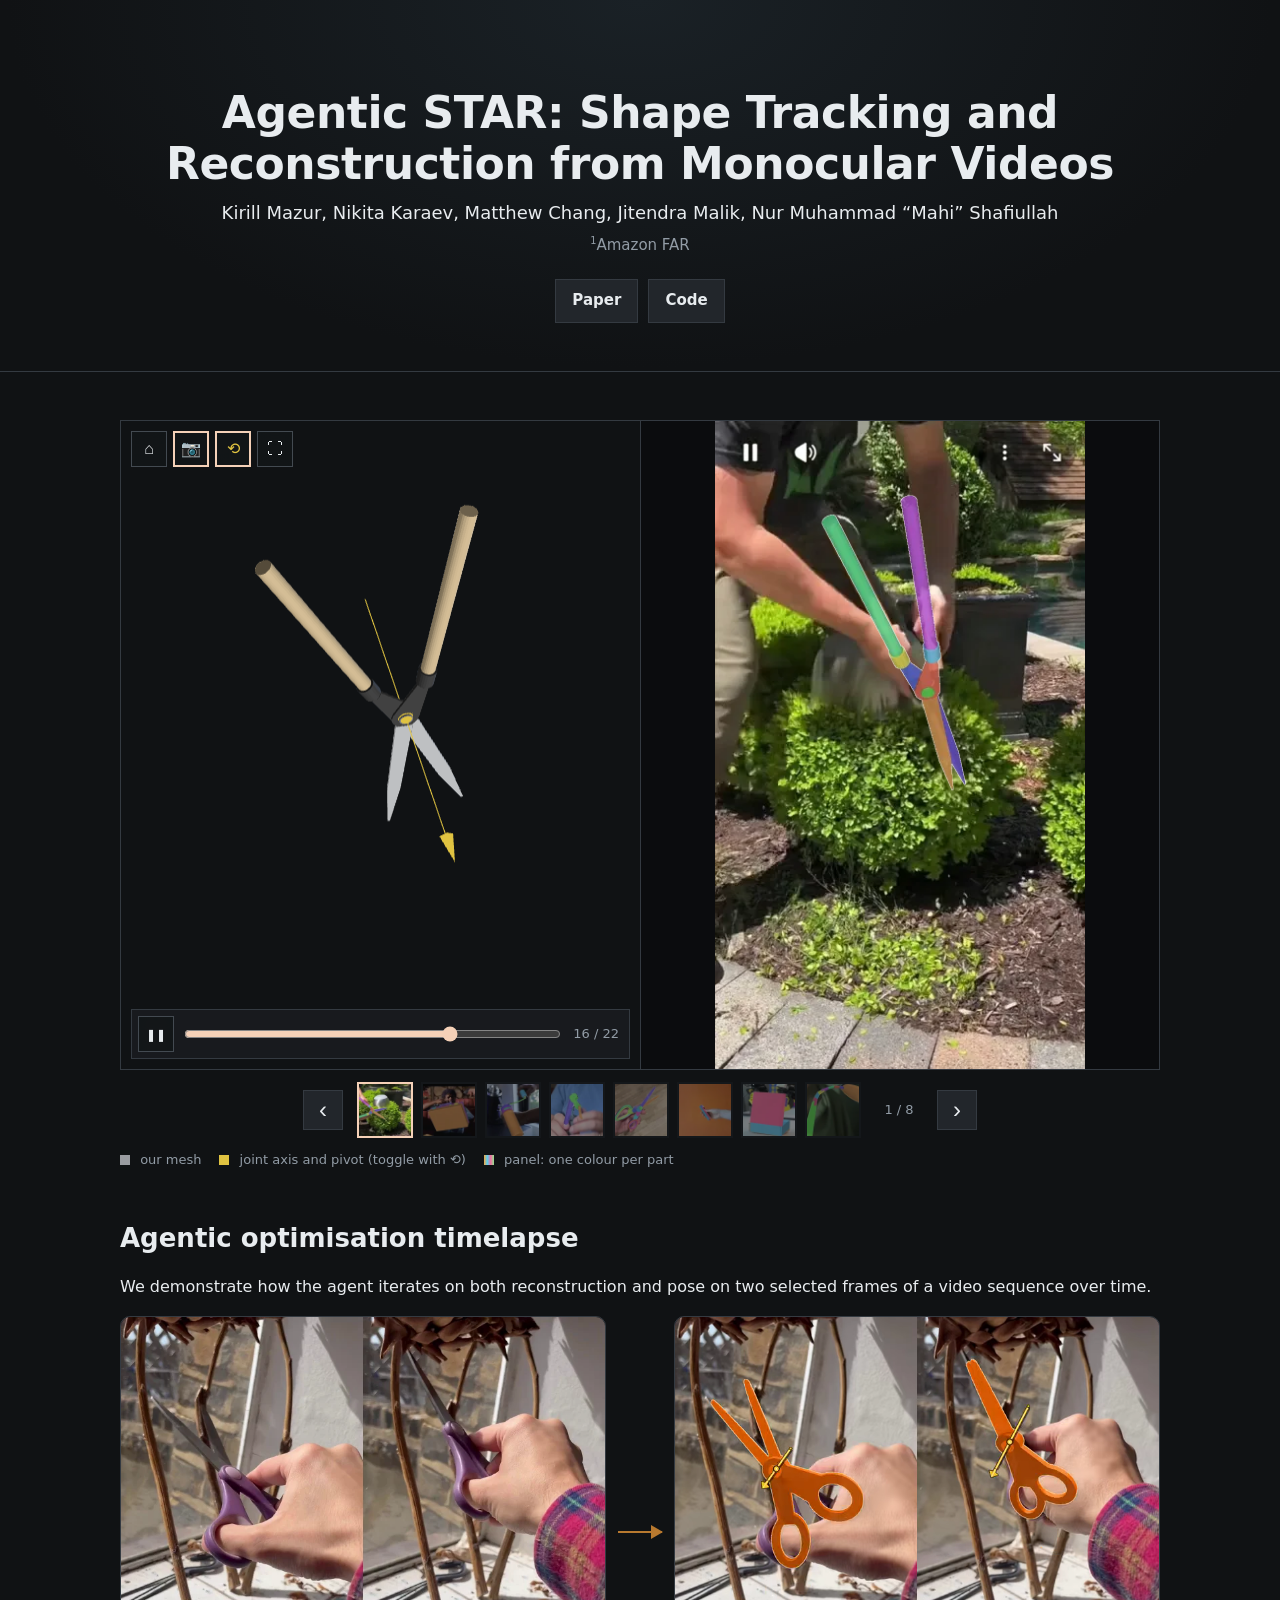
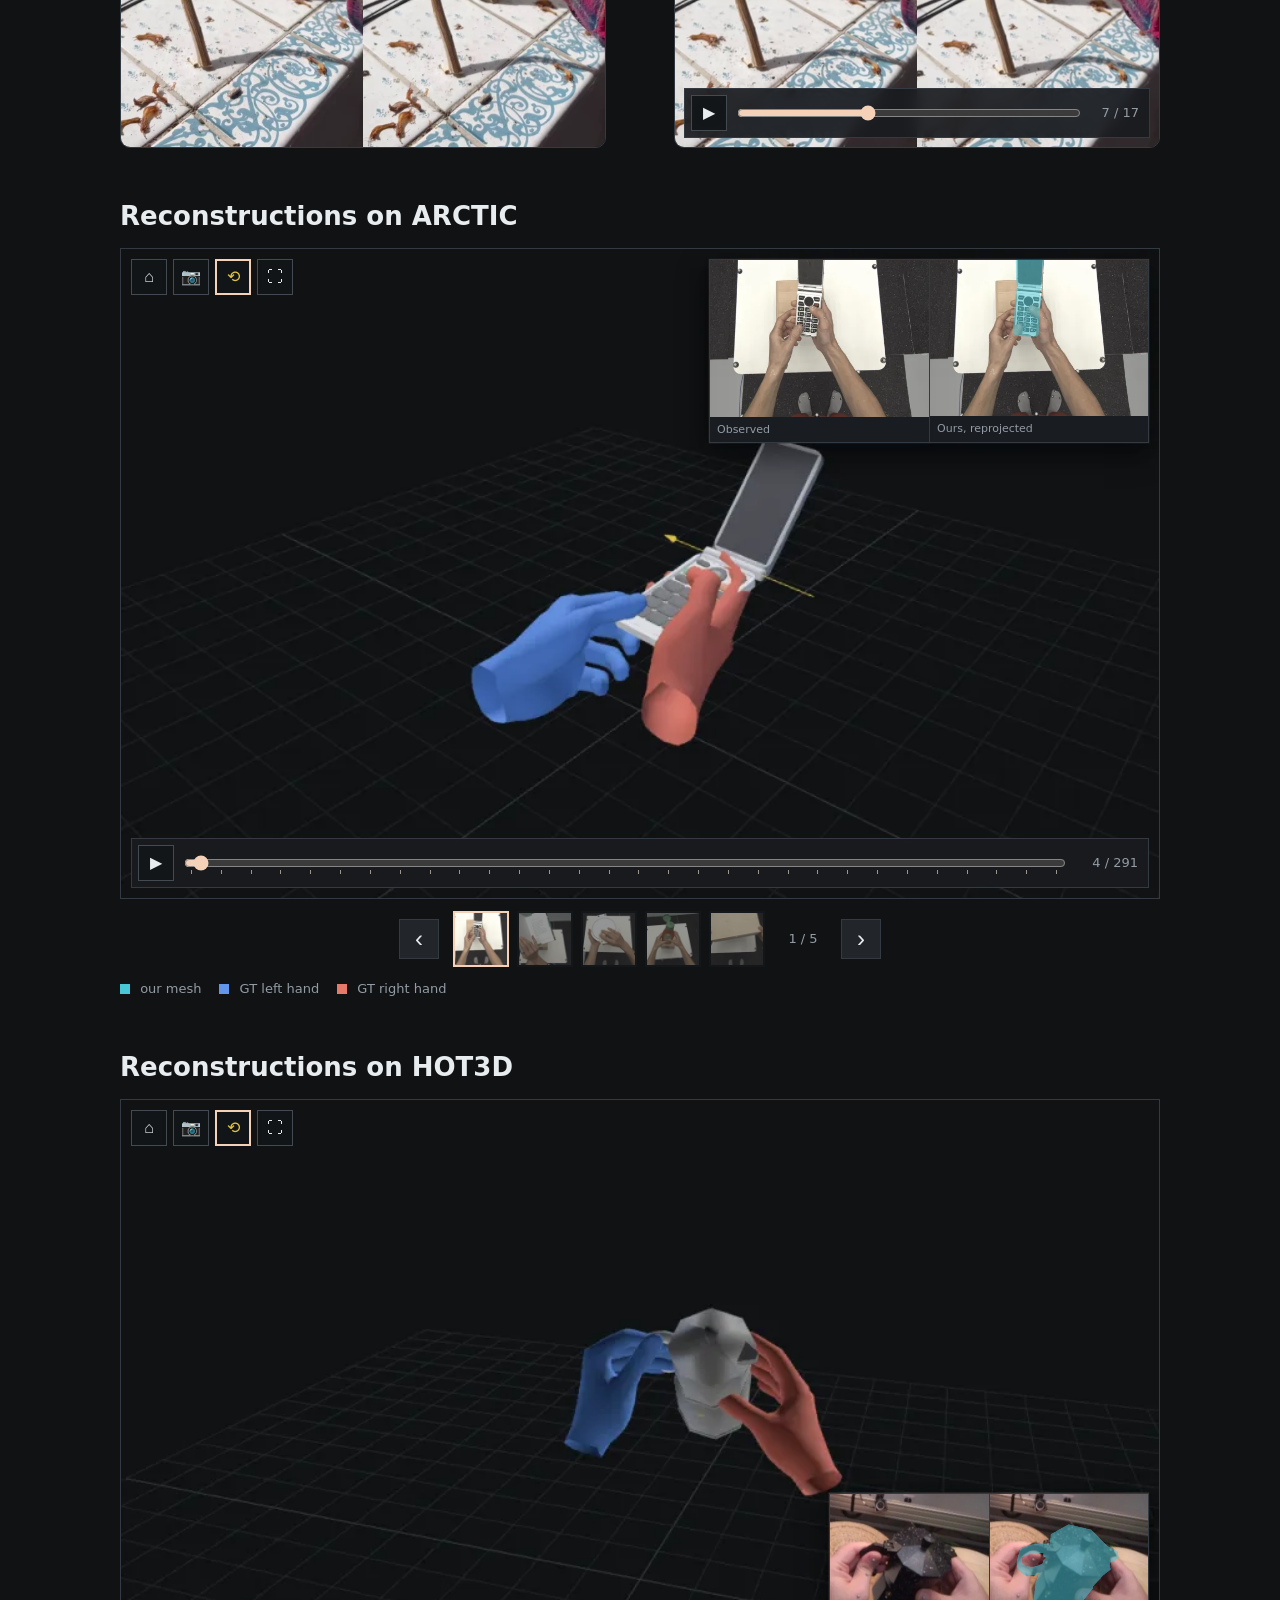
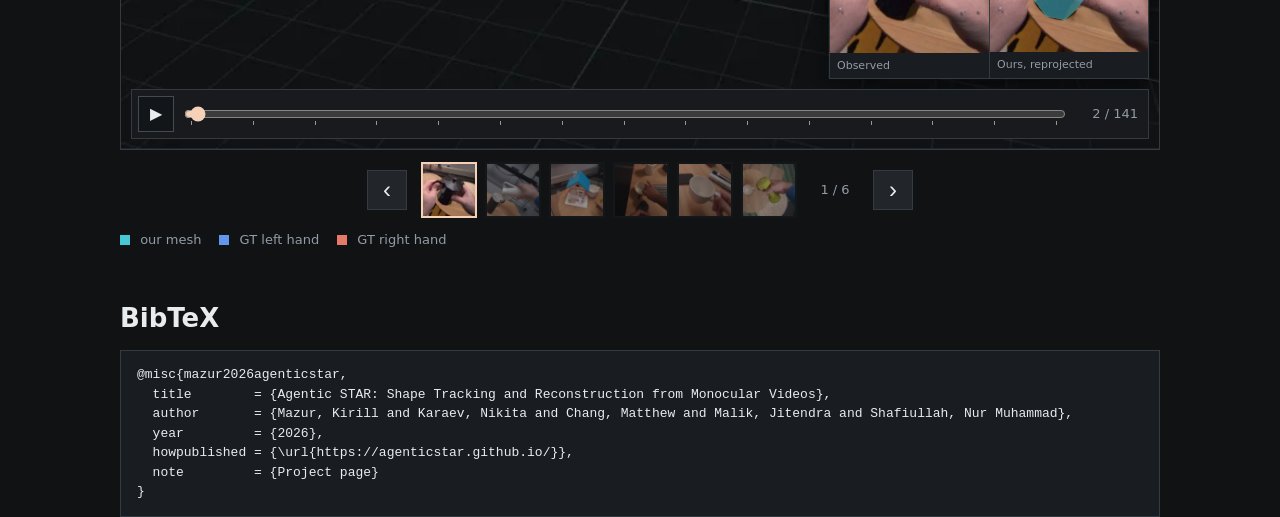
==== index.html @ 3d38cece "update code path" ====
<!doctype html>
<html lang="en">
<head>
  <meta charset="utf-8">
  <meta name="viewport" content="width=device-width, initial-scale=1, viewport-fit=cover">
  <!-- TODO: paper title / description -->
  <title>AgenticSTAR</title>
  <meta name="description" content="Project page: Agentic Shape Tracking and Reconstruction. Interactive reconstructions on ARCTIC, HOT3D and phone captures of articulated objects.">
  <meta property="og:title" content="Agentic STAR: Shape Tracking and Reconstruction from Monocular Videos">
  <meta property="og:description" content="Project page: Agentic Shape Tracking and Reconstruction.">
  <!-- Link previews need an absolute image URL: the logo (assets/astar_logo.jpg,
       1200x1200, rendered from astar_logo.pdf with PyMuPDF); square, so the
       Twitter card is the thumbnail kind, not the 2:1 banner. -->
  <meta property="og:image" content="https://agenticstar.github.io/assets/astar_logo.jpg">
  <meta property="og:image:width" content="1200">
  <meta property="og:image:height" content="1200">
  <meta name="twitter:card" content="summary">
  <meta name="twitter:image" content="https://agenticstar.github.io/assets/astar_logo.jpg">
  <!-- ?v= busts browser caches when a stylesheet or script changes: bump it with the file. -->
  <link rel="stylesheet" href="css/site.css?v=20260911d">
  <link rel="stylesheet" href="css/viewer.css?v=20260911d">
  <script type="importmap">
  { "imports": { "three": "./vendor/three.module.min.js" } }
  </script>
</head>
<body>
  <header class="hero">
    <div class="wrap">
      <!-- TODO: title, authors, affiliations, links -->
      <h1>Agentic STAR: Shape Tracking and Reconstruction from Monocular Videos</h1>
      <!-- <p class="subtitle">One-line tagline for the method goes here.</p> -->
      <p class="authors">
        <a href="https://makezur.github.io/">Kirill Mazur</a>,
        <a href="https://nikitakaraevv.github.io/">Nikita Karaev</a>,
        <a href="https://matthewchang.github.io/">Matthew Chang</a>,
        <a href="https://scholar.google.com/citations?user=aOklxsQAAAAJ&amp;hl=en">Jitendra Malik</a>,
        <a href="https://mahis.life/">Nur Muhammad &ldquo;Mahi&rdquo; Shafiullah</a>
      </p>
      <p class="affiliations"><sup>1</sup>Amazon FAR</p>
      <nav class="links">
        <a class="button" href="assets/AgenticSTAR.pdf">Paper</a>
        <a class="button" href="https://github.com/makezur/agenticSTAR">Code</a>
        <!-- <a class="button" href="#">🎬 Video</a> -->
      </nav>
    </div>
  </header>

  <main class="wrap">
    <!-- <section id="abstract">
      <h2>Abstract</h2>
      <p>The problem of reconstructing and tracking arbitrary objects from monocular videos remains a challenging one -- primarily due to the wide variety in solid and articulated, textured and textureless objects in the wild.
In this work, we present a method for shape reconstruction and tracking from video via agentic analysis-by-synthesis. Unlike prior methods which first estimate dense pixel correspondences and then recover object motion from them, our method infers a structured 3D object model, including its geometry and kinematic structure, and uses this model to optimise object track estimates over time.
In our optimisation loop, a Vision-Language Model (VLM) agent iteratively refines shape or generalised pose through a render-and-compare loop, combining coarse visual reasoning with numerical pose optimisation for precise state estimation. This structured formulation enables our method to track through large motion, articulation, and severe occlusion without relying on pixel-matching objectives. Quantitatively, on ARCTIC, our method substantially outperforms state-of-the-art 3D point-tracking baselines for articulated objects, and on HOT3D it outperforms all evaluated rigid-object tracking baselines.</p>
    </section> -->

    <!-- The in-the-wild carousel opens the page: no headline, no floor grid, the
         3D view starts as the capture camera. (No card on the page shows its
         caption strip; see .viewer-caption in viewer.css.) -->
    <section id="wild-section" class="examples-section">

      <div id="examples-wild" class="carousel" data-assets="assets/wild/" data-panel="split" data-camera="follow" data-grid="none" data-controls="trackball">
        <div class="carousel-track" tabindex="-1"></div>
        <div class="carousel-nav">
          <button type="button" class="carousel-prev" aria-label="Previous in-the-wild example">‹</button>
          <div class="carousel-dots" role="tablist"></div>
          <span class="carousel-counter">– / –</span>
          <button type="button" class="carousel-next" aria-label="Next in-the-wild example">›</button>
        </div>
        <p class="carousel-note"></p>
      </div>

      <p class="legend">
        <span><i style="background:#9a9ca1"></i> our mesh</span>
        <span><i style="background:#e0c341"></i> joint axis and pivot (toggle with ⟲)</span>
        <span><i style="background:linear-gradient(90deg,#f5a742,#5ad0f0,#f06fa0,#8ee68e)"></i> panel: one colour per part</span>
      </p>
    </section>

    <!-- Agentic timelapse: one sentence, then a diagram. Observed frames on the
         left, the agent's render-and-compare timelapse on the right. -->
    <section id="timelapse-section">
      <h2>Agentic optimisation timelapse</h2>
      <p>We demonstrate how the agent iterates on both reconstruction and pose on two selected frames of a video sequence over time.</p>
      <figure class="timelapse">
        <img class="timelapse-frames" src="assets/timelapse/scissors_frames.webp" width="720" height="640"
             alt="Two observed frames of the scissors capture, side by side" loading="lazy">
        <span class="timelapse-arrow" aria-hidden="true"></span>
        <!-- The video carries the viewer cards' timeline (js/timelapse.js): one
             slider step per video frame, so the iterations can be scrubbed. -->
        <div class="timelapse-clip">
          <video class="timelapse-video" width="720" height="640" autoplay muted loop playsinline
                 data-fps="2.5" data-frames="17" poster="assets/timelapse/scissors_timelapse_poster.webp"
                 aria-label="Timelapse of the agent refining the scissors model over the two frames">
            <source src="assets/timelapse/scissors_timelapse.webm" type="video/webm">
            <source src="assets/timelapse/scissors_timelapse.mp4" type="video/mp4">
          </video>
          <div class="viewer-timeline timelapse-timeline">
            <button type="button" class="viewer-play" aria-label="Play / pause"></button>
            <input class="viewer-slider" type="range" min="0" max="0" value="0" step="1" aria-label="Iteration">
            <span class="viewer-count">– / –</span>
          </div>
        </div>
      </figure>
    </section>

    <section id="arctic-section" class="examples-section">
      <h2>Reconstructions on ARCTIC</h2>
      <div id="examples-arctic" class="carousel" data-assets="assets/arctic/">
        <div class="carousel-track" tabindex="-1"></div>
        <div class="carousel-nav">
          <button type="button" class="carousel-prev" aria-label="Previous ARCTIC example">‹</button>
          <div class="carousel-dots" role="tablist"></div>
          <span class="carousel-counter">– / –</span>
          <button type="button" class="carousel-next" aria-label="Next ARCTIC example">›</button>
        </div>
        <p class="carousel-note"></p>
      </div>

      <p class="legend">
        <span><i style="background:#48c8d7"></i> our mesh</span>
        <span><i style="background:#6296ed"></i> GT left hand</span>
        <span><i style="background:#e77969"></i> GT right hand</span>
      </p>
    </section>

    <section id="hot3d-section" class="examples-section">
      <h2>Reconstructions on HOT3D</h2>

      <div id="examples-hot3d" class="carousel" data-assets="assets/hot3d/" data-panel="bottom-right">
        <div class="carousel-track" tabindex="-1"></div>
        <div class="carousel-nav">
          <button type="button" class="carousel-prev" aria-label="Previous HOT3D example">‹</button>
          <div class="carousel-dots" role="tablist"></div>
          <span class="carousel-counter">– / –</span>
          <button type="button" class="carousel-next" aria-label="Next HOT3D example">›</button>
        </div>
        <p class="carousel-note"></p>
      </div>

      <p class="legend">
        <span><i style="background:#48c8d7"></i> our mesh</span>
        <span><i style="background:#6296ed"></i> GT left hand</span>
        <span><i style="background:#e77969"></i> GT right hand</span>
      </p>
    </section>

    <template id="viewer-template">
        <article class="viewer" tabindex="0">
          <div class="viewer-viewport">
            <div class="viewer-3d"></div>
            <div class="viewer-poster" role="button" aria-label="Load interactive viewer"></div>
            <!-- Chrome lives INSIDE the viewport so it never covers the caption strip below. -->
            <div class="viewer-topleft">
              <button type="button" class="viewer-reset" title="Reset view" aria-label="Reset view">⌂</button>
              <button type="button" class="viewer-camera" title="Follow the capture camera (drag or press again to release)" aria-label="Follow the capture camera">📷</button>
              <button type="button" class="viewer-joints" title="Show / hide joint axes" aria-label="Toggle joint axes">⟲</button>
              <button type="button" class="viewer-fullscreen" title="Fullscreen" aria-label="Fullscreen">⛶</button>
            </div>
            <div class="viewer-panel">
              <figure>
                <canvas class="viewer-observed" aria-label="Observed frame"></canvas>
                <figcaption>Observed</figcaption>
              </figure>
              <figure>
                <canvas class="viewer-overlay" aria-label="Reconstruction reprojected onto the frame"></canvas>
                <figcaption>Ours, reprojected</figcaption>
              </figure>
            </div>
            <div class="viewer-timeline">
              <button type="button" class="viewer-play" aria-label="Play / pause"></button>
              <input class="viewer-slider" type="range" min="0" max="0" value="0" aria-label="Frame">
              <span class="viewer-count">– / –</span>
            </div>
          </div>
          <div class="viewer-caption">
            <span class="viewer-title"></span>
            <span class="viewer-source"></span>
            <span class="viewer-joints-readout"></span>
            <span class="viewer-status"></span>
          </div>
        </article>
    </template>

    <section id="bibtex">
      <h2>BibTeX</h2>
      <!-- TODO: citation -->
      <pre><code>@misc{mazur2026agenticstar,
  title        = {Agentic STAR: Shape Tracking and Reconstruction from Monocular Videos},
  author       = {Mazur, Kirill and Karaev, Nikita and Chang, Matthew and Malik, Jitendra and Shafiullah, Nur Muhammad},
  year         = {2026},
  howpublished = {\url{https://agenticstar.github.io/}},
  note         = {Project page}
}</code></pre>
    </section>
  </main>

  <script type="module" src="js/carousel.js?v=20260911d"></script>
  <script type="module" src="js/timelapse.js?v=20260911d"></script>
</body>
</html>
---- css/site.css ----
:root {
  color-scheme: dark;
  --bg: #101214;
  --panel: #191c20;
  --surface: #22262b;
  --border: #343a41;
  --text: #e8ecef;
  --muted: #929ca6;
  --accent: #f5d1b8;   /* orange, dim: rgb(0.96, 0.82, 0.72) */
}

* { box-sizing: border-box; }
html { -webkit-text-size-adjust: 100%; }
body {
  margin: 0;
  background: var(--bg);
  color: var(--text);
  font: 16px/1.55 Inter, ui-sans-serif, system-ui, -apple-system, "Segoe UI", sans-serif;
}
a { color: var(--accent); text-decoration: none; }
a:hover { text-decoration: underline; }
.wrap {
  width: min(1040px, 100% - 32px);
  margin: 0 auto;
}

/* ── hero ── */
.hero {
  padding: clamp(40px, 8vw, 88px) 0 clamp(28px, 5vw, 48px);
  text-align: center;
  border-bottom: 1px solid var(--border);
  background: radial-gradient(ellipse at top, #1a2126 0%, var(--bg) 70%);
}
.hero h1 {
  margin: 0 0 10px;
  font-size: clamp(28px, 5vw, 44px);
  font-weight: 700;
  line-height: 1.15;
  letter-spacing: -0.01em;
}
.subtitle { margin: 0 0 22px; color: var(--muted); font-size: clamp(16px, 2.2vw, 19px); }
.authors { margin: 0; font-size: clamp(15px, 2vw, 18px); }
.authors a { color: var(--text); }
.authors sup, .affiliations sup { color: var(--muted); font-size: .65em; }
.affiliations { margin: 6px 0 22px; color: var(--muted); font-size: 15px; }
.links {
  display: flex;
  flex-wrap: wrap;
  justify-content: center;
  gap: 10px;
}
.button {
  display: inline-block;
  padding: 9px 16px;
  border: 1px solid var(--border);
  border-radius: 0;
  background: var(--surface);
  color: var(--text);
  font-weight: 600;
  font-size: 15px;
}
.button:hover { text-decoration: none; border-color: #4d5760; background: #2a3037; }

/* ── sections ── */
main section { padding: clamp(28px, 5vw, 48px) 0 0; }
h2 {
  margin: 0 0 12px;
  font-size: clamp(20px, 3vw, 26px);
  font-weight: 650;
}
#abstract p { margin: 0; color: #cfd6dc; text-align: justify; hyphens: auto; }
.lede { margin: 0 0 16px; color: var(--muted); }

.legend {
  display: flex;
  flex-wrap: wrap;
  gap: 8px 18px;
  margin: 12px 0 0;
  color: var(--muted);
  font-size: 13px;
}
.legend i {
  display: inline-block;
  width: 10px;
  height: 10px;
  margin-right: 6px;
  border-radius: 0;
  vertical-align: -1px;
}

/* ── agentic timelapse: frames → video, as a diagram ── */
.timelapse {
  display: grid;
  grid-template-columns: minmax(0, 1fr) 44px minmax(0, 1fr);
  align-items: center;
  gap: 12px;
  margin: 0;
}
.timelapse-frames, .timelapse-video {
  display: block;
  width: 100%;
  height: auto;
  border: 1px solid var(--border);
  border-radius: 10px;
  background: var(--panel);
}
/* The video wears the viewer cards' timeline (viewer.css .viewer-timeline,
   accent slider) along its bottom edge, inset like on the cards. Playing state
   comes from the same is-playing class, set by js/timelapse.js. */
.timelapse-clip { position: relative; min-width: 0; }
.timelapse-clip.is-playing .viewer-play::before { content: "❚❚"; font-size: 12px; }
/* The arrow: a line with a head, in a dim orange. */
.timelapse { --arrow: #b8792f; }
.timelapse-arrow {
  position: relative;
  height: 2px;
  background: var(--arrow);
}
.timelapse-arrow::after {
  content: "";
  position: absolute;
  top: -6px;
  right: -1px;
  border: 7px solid transparent;
  border-right: 0;
  border-left: 12px solid var(--arrow);
}
@media (max-width: 640px) {
  .timelapse { grid-template-columns: 1fr; }
  .timelapse-arrow { width: 2px; height: 36px; margin: 0 auto; }
  .timelapse-arrow::after {
    top: auto;
    right: -6px;
    bottom: -1px;
    border: 7px solid transparent;
    border-bottom: 0;
    border-top: 12px solid var(--arrow);
  }
}

pre {
  margin: 0;
  padding: 14px 16px;
  overflow-x: auto;
  border: 1px solid var(--border);
  border-radius: 0;
  background: var(--panel);
  font: 13px/1.5 ui-monospace, SFMono-Regular, Menlo, Consolas, monospace;
}

footer {
  margin-top: clamp(36px, 6vw, 64px);
  padding: 20px 0 max(24px, env(safe-area-inset-bottom));
  border-top: 1px solid var(--border);
  color: var(--muted);
  font-size: 14px;
}

/* ── carousel ── */
.carousel { position: relative; }
.carousel-track {
  display: flex;
  gap: 16px;
  overflow-x: auto;
  scroll-snap-type: x mandatory;
  scrollbar-width: none;
  -webkit-overflow-scrolling: touch;
  outline: none;
}
.carousel-track::-webkit-scrollbar { display: none; }
.carousel-track > .viewer {
  flex: 0 0 100%;
  scroll-snap-align: center;
  scroll-snap-stop: always;
}
.carousel-nav {
  display: flex;
  align-items: center;
  justify-content: center;
  gap: 14px;
  margin-top: 12px;
}
.carousel-prev, .carousel-next {
  width: 40px;
  height: 40px;
  border: 1px solid var(--border);
  border-radius: 0;
  background: var(--surface);
  color: var(--text);
  font-size: 24px;
  line-height: 1;
  cursor: pointer;
}
.carousel-prev:hover, .carousel-next:hover { background: #2a3037; }
.carousel-dots { display: flex; align-items: center; gap: 8px; min-width: 0; }
.carousel-dots button {
  width: 10px;
  height: 10px;
  padding: 0;
  border: 0;
  border-radius: 0;
  background: #3d454d;
  cursor: pointer;
}
.carousel-dots button.active { background: var(--accent); }
/* Thumbnails (scripts/make_thumbs.py): the first frame of each example; the
   live one carries the accent frame, the others sit dimmed. */
.carousel-dots button.thumb {
  width: 56px;
  height: 56px;
  border: 2px solid transparent;
  background: var(--panel);
  opacity: .55;
  transition: opacity .15s;
}
.carousel-dots button.thumb img { display: block; width: 100%; height: 100%; object-fit: cover; }
.carousel-dots button.thumb:hover { opacity: .85; }
.carousel-dots button.thumb.active { border-color: var(--accent); background: var(--panel); opacity: 1; }
@media (max-width: 640px) {
  .carousel-nav { gap: 8px; }
  .carousel-dots { gap: 5px; }
  .carousel-dots button.thumb { width: 36px; height: 36px; }
  .carousel-counter { display: none; }
}
.carousel-counter {
  min-width: 48px;
  color: var(--muted);
  font-size: 13px;
  font-variant-numeric: tabular-nums;
  text-align: center;
}
.carousel-note { margin: 8px 0 0; color: #e0a06a; font-size: 14px; text-align: center; }
.carousel-note:empty { display: none; }

body.has-fullscreen-viewer { overflow: hidden; }
---- css/viewer.css ----
/* One viewer card. Layout: the 3D viewport fills the card; the image panel
   floats top-right, the small controls top-left, the timeline along the bottom.
   (A caption strip under the viewport exists in the markup but is hidden.) */
.viewer {
  position: relative;
  display: flex;
  flex-direction: column;
  overflow: hidden;
  border: 1px solid var(--border);
  border-radius: 0;
  background: var(--panel);
  outline: none;
}
.viewer:focus-visible { border-color: var(--accent); }

.viewer-viewport {
  position: relative;
  aspect-ratio: 16 / 10;
  background: #101214;
  overflow: hidden;
}
/* The shared WebGL canvas is parented here; the split variant shrinks it to
   the left column. */
.viewer-3d { position: absolute; inset: 0; }
.viewer-canvas {
  display: block;
  width: 100% !important;
  height: 100% !important;
  touch-action: none;
}

/* Poster: a pre-rendered shot of this slide's 3D view (scripts/render_posters.py),
   shown until the slide is live; clicking it brings the slide live. */
.viewer-poster {
  position: absolute;
  inset: 0;
  background: #101214 center / cover no-repeat;
  cursor: pointer;
  transition: opacity .3s;
}
.viewer.is-live .viewer-poster { opacity: 0; pointer-events: none; }
/* While a poster is being captured, hide the chrome that the live card draws
   on top anyway (the image panel stays: it is part of the picture). */
.viewer.is-capturing .viewer-topleft,
.viewer.is-capturing .viewer-timeline { visibility: hidden; }

/* Chrome overlaid on the viewport */
.viewer-topleft {
  position: absolute;
  top: 10px;
  left: 10px;
  display: flex;
  gap: 6px;
}
.viewer-topleft button,
.viewer-play {
  width: 36px;
  height: 36px;
  padding: 0;
  border: 1px solid rgba(80, 88, 97, .8);
  border-radius: 0;
  background: rgba(19, 22, 25, .88);
  color: var(--text);
  font-size: 16px;
  line-height: 1;
  cursor: pointer;
  backdrop-filter: blur(8px);
}
.viewer-topleft button:hover, .viewer-play:hover { background: rgba(40, 46, 52, .95); }
.viewer-topleft button.active {
  border-color: var(--accent);
  box-shadow: inset 0 0 0 1px var(--accent);
}
/* The joint toggle only exists for articulated examples. */
.viewer:not(.has-joints) .viewer-joints { display: none; }
.viewer-joints.active { color: #e0c341; }

.viewer-panel {
  position: absolute;
  top: 10px;
  right: 10px;
  display: grid;
  grid-template-columns: repeat(2, minmax(0, 1fr));
  width: min(46%, 440px);
  overflow: hidden;
  border: 1px solid var(--border);
  border-radius: 0;
  background: var(--panel);
  box-shadow: 0 10px 30px rgba(0, 0, 0, .35);
  pointer-events: none;
}
/* A smooth bake has pictures at its keyframes only; in between, the panel
   simply holds the last one (`.is-between` is set, but nothing dims: a fading
   photo reads as an exposure change). */
.viewer-panel figure { min-width: 0; margin: 0; }
.viewer-panel figure + figure { border-left: 1px solid var(--border); }
.viewer-panel canvas {
  display: block;
  width: 100%;
  aspect-ratio: 7 / 5;
  background: #090a0b;
}
/* Variant: panel in the bottom-right corner, just above the timeline
   (10px inset + 50px timeline + 10px gap). HOT3D uses it: the object sits
   in the upper half of those frames, so a top corner panel covers the action. */
.viewer[data-panel="bottom-right"] .viewer-panel {
  top: auto;
  bottom: 70px;
  width: min(34%, 320px);   /* square frames are taller than 7:5 ones */
}
.viewer:fullscreen[data-panel="bottom-right"] .viewer-panel,
.viewer.is-fullscreen[data-panel="bottom-right"] .viewer-panel {
  width: min(30%, 440px);
}
.viewer-panel figcaption {
  overflow: hidden;
  padding: 4px 7px;
  color: var(--muted);
  font-size: 11px;
  text-overflow: ellipsis;
  white-space: nowrap;
}

/* Variant: SPLIT card, half and half. The 3D view takes the left column and
   the panel the whole right column, showing only the frame with our model
   re-rendered over it (in-the-wild examples). The observed-only figure is
   dropped. */
.viewer[data-panel="split"] { --split: 50%; }
.viewer[data-panel="split"] .viewer-3d { right: var(--split); }
.viewer[data-panel="split"] .viewer-panel {
  top: 0;
  right: 0;
  bottom: 0;
  display: flex;
  width: var(--split);
  border: 0;
  border-left: 1px solid var(--border);
  border-radius: 0;
  background: #0b0c0e;
  box-shadow: none;
}
.viewer[data-panel="split"] .viewer-panel figure:first-child { display: none; }
.viewer[data-panel="split"] .viewer-panel figure {
  display: flex;
  flex: 1;
  flex-direction: column;
  min-width: 0;
  border-left: 0;
}
.viewer[data-panel="split"] .viewer-panel canvas {
  flex: 1 1 0;
  min-height: 0;
  height: auto;
  aspect-ratio: auto !important;
  object-fit: contain;
  background: #0b0c0e;
}
/* No label under the frame: the picture speaks for itself (the text stays in
   the DOM for assistive tech). */
.viewer[data-panel="split"] .viewer-panel figcaption { display: none; }
.viewer[data-panel="split"] .viewer-timeline { right: calc(var(--split) + 10px); }

.viewer-timeline {
  position: absolute;
  left: 10px;
  right: 10px;
  bottom: 10px;
  display: grid;
  grid-template-columns: 36px minmax(80px, 1fr) max-content;
  align-items: center;
  gap: 10px;
  padding: 6px 10px 6px 6px;
  border: 1px solid var(--border);
  border-radius: 0;
  background: rgba(25, 28, 32, .92);
  backdrop-filter: blur(8px);
}
.viewer-play::before { content: "▶"; }
.viewer.is-playing .viewer-play::before { content: "❚❚"; font-size: 12px; }
.viewer-slider {
  width: 100%;
  height: 28px;           /* comfortable touch target */
  margin: 0;
  accent-color: var(--accent);
}
.viewer-count {
  min-width: 48px;
  color: var(--muted);
  font-size: 13px;
  font-variant-numeric: tabular-nums;
  text-align: right;
  white-space: nowrap;
}

/* The caption strip (title, source, joint readout, loading status) is kept in
   the DOM for the carousel dots' labels and the tests, but no card shows it:
   the visitor sees the viewport alone. */
.viewer-caption {
  display: none;
  flex-wrap: wrap;
  align-items: baseline;
  gap: 4px 12px;
  padding: 10px 14px;
  font-size: 14px;
}
.viewer-title { font-weight: 650; }
.viewer-source { color: var(--muted); font-size: 13px; }
.viewer-joints-readout {
  color: #e0c341;
  font-size: 12px;
  font-variant-numeric: tabular-nums;
}
.viewer-joints-readout:empty { display: none; }
.viewer-status { margin-left: auto; color: #6f7a84; font-size: 12px; font-variant-numeric: tabular-nums; }

/* Fullscreen: real (API) and pseudo (iOS) look the same. */
.viewer:fullscreen, .viewer.is-fullscreen {
  position: fixed;
  inset: 0;
  z-index: 1000;
  width: 100vw;
  height: 100vh;
  border: 0;
  border-radius: 0;
}
.viewer:fullscreen .viewer-viewport, .viewer.is-fullscreen .viewer-viewport {
  flex: 1;
  aspect-ratio: auto;
  min-height: 0;
}
.viewer:fullscreen .viewer-caption, .viewer.is-fullscreen .viewer-caption {
  padding-bottom: max(10px, env(safe-area-inset-bottom));
}
.viewer:fullscreen .viewer-panel, .viewer.is-fullscreen .viewer-panel {
  width: min(40%, 560px);
}
/* The split card keeps its half in fullscreen too (the cap above would leave a
   dead band between the 3D view and the frame on a wide screen). */
.viewer:fullscreen[data-panel="split"] .viewer-panel,
.viewer.is-fullscreen[data-panel="split"] .viewer-panel {
  width: var(--split);
}

/* Narrow screens: taller card so the panel and the timeline never collide,
   and a panel that stacks its two images. */
@media (max-width: 640px) {
  .viewer-viewport { aspect-ratio: 4 / 5; }
  .viewer-panel {
    grid-template-columns: 1fr;
    width: 42%;
  }
  .viewer-panel figure + figure { border-left: 0; border-top: 1px solid var(--border); }
  .viewer-topleft { flex-direction: column; }
  .viewer-caption { font-size: 13px; }

  /* Split card stacks: 3D on top, the re-rendered frame below. */
  .viewer[data-panel="split"] .viewer-3d { right: 0; bottom: 46%; }
  .viewer[data-panel="split"] .viewer-panel,
  .viewer:fullscreen[data-panel="split"] .viewer-panel,
  .viewer.is-fullscreen[data-panel="split"] .viewer-panel {
    top: auto;
    left: 0;
    width: auto;
    height: 46%;
    border-left: 0;
    border-top: 1px solid var(--border);
  }
  .viewer[data-panel="split"] .viewer-timeline { right: 10px; bottom: calc(46% + 10px); }
}
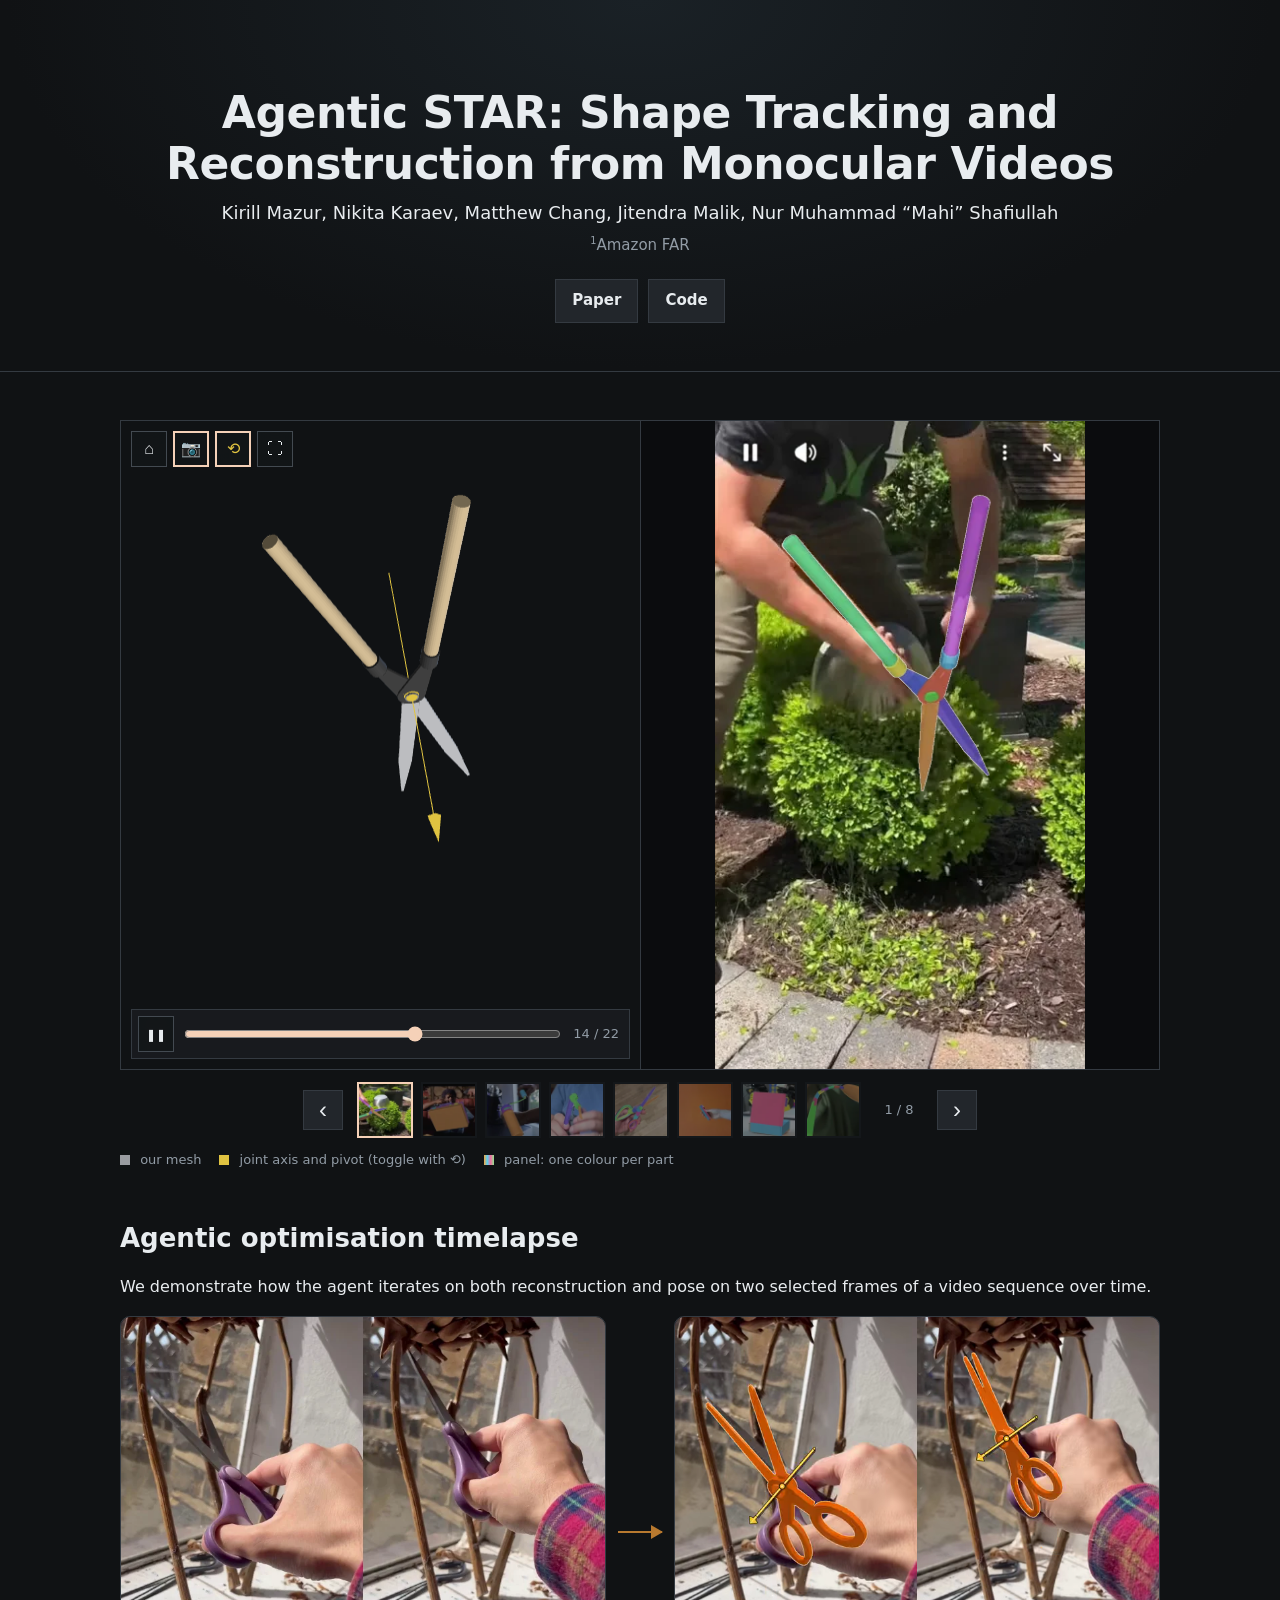
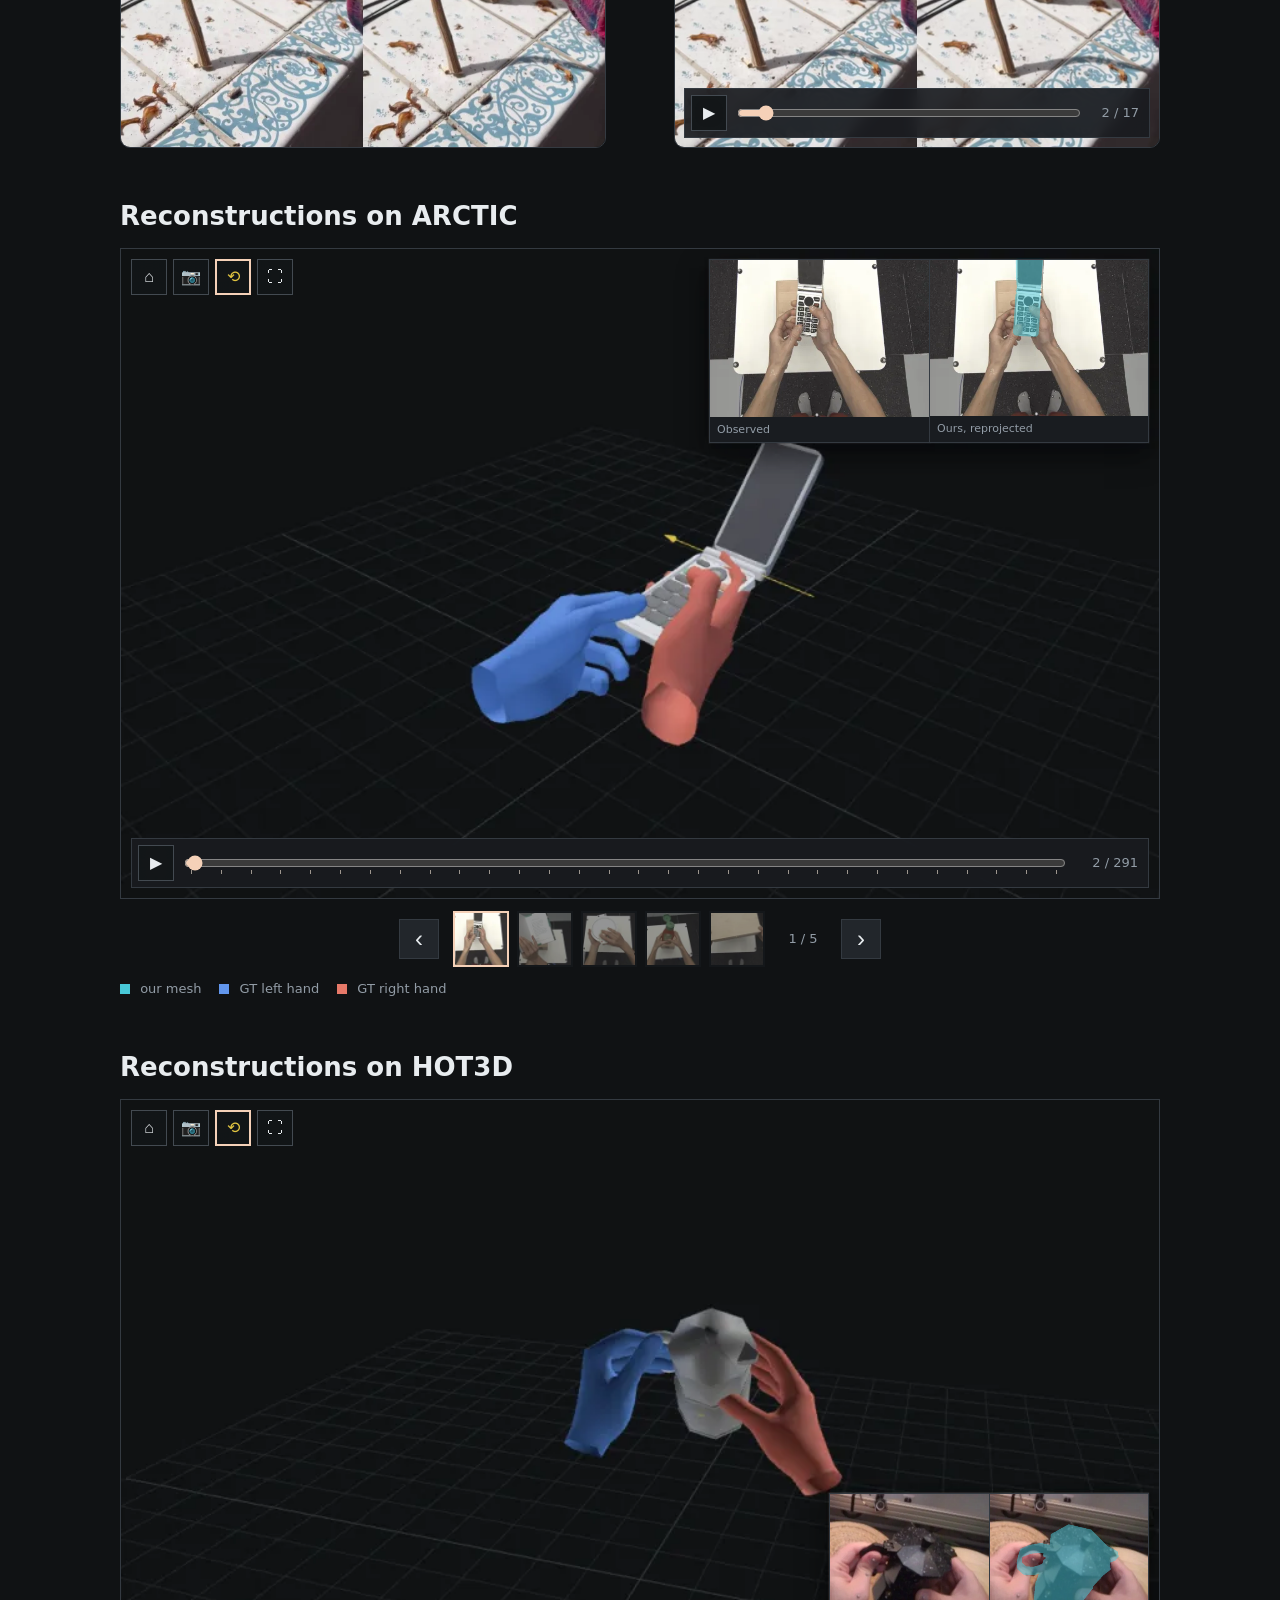
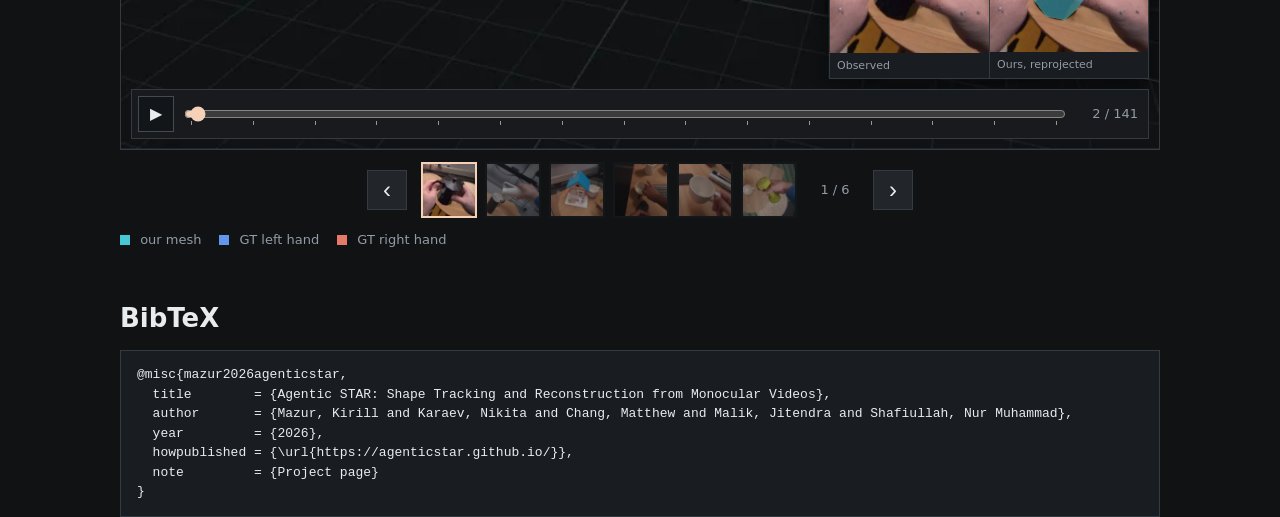
==== commit 4013b0ca: "SEO: verification file, robots.txt, sitemap, meta tags" ====
--- a/index.html
+++ b/index.html
@@ -3,10 +3,14 @@
 <head>
   <meta charset="utf-8">
   <meta name="viewport" content="width=device-width, initial-scale=1, viewport-fit=cover">
-  <!-- TODO: paper title / description -->
-  <title>AgenticSTAR</title>
-  <meta name="description" content="Project page: Agentic Shape Tracking and Reconstruction. Interactive reconstructions on ARCTIC, HOT3D and phone captures of articulated objects.">
-  <meta property="og:title" content="Agentic STAR: Shape Tracking and Reconstruction from Monocular Videos">
+  <title>AgentSTAR</title>
+  <meta name="description" content="AgentSTAR (AgenticSTAR): Agentic Shape Tracking and Reconstruction from monocular videos.">
+  <meta name="keywords" content="AgenticSTAR, AgentSTAR, Agentic STAR, shape tracking, 3D reconstruction, 4D reconstruction, 4D, monocular video, articulated objects, ARCTIC, HOT3D">
+  <link rel="canonical" href="https://agenticstar.github.io/">
+  <meta name="robots" content="index, follow">
+  <meta property="og:type" content="website">
+  <meta property="og:url" content="https://agenticstar.github.io/">
+  <meta property="og:title" content="AgenticSTAR (AgentSTAR): Shape Tracking and Reconstruction from Monocular Videos">
   <meta property="og:description" content="Project page: Agentic Shape Tracking and Reconstruction.">
   <!-- Link previews need an absolute image URL: the logo (assets/astar_logo.jpg,
        1200x1200, rendered from astar_logo.pdf with PyMuPDF); square, so the
@@ -15,7 +19,27 @@
   <meta property="og:image:width" content="1200">
   <meta property="og:image:height" content="1200">
   <meta name="twitter:card" content="summary">
+  <meta name="twitter:title" content="AgenticSTAR (AgentSTAR): Shape Tracking and Reconstruction from Monocular Videos">
+  <meta name="twitter:description" content="Agentic Shape Tracking and Reconstruction from monocular videos.">
   <meta name="twitter:image" content="https://agenticstar.github.io/assets/astar_logo.jpg">
+  <script type="application/ld+json">
+  {
+    "@context": "https://schema.org",
+    "@type": "ScholarlyArticle",
+    "name": "AgenticSTAR: Shape Tracking and Reconstruction from Monocular Videos",
+    "alternateName": ["AgentSTAR", "Agentic STAR", "Agentic Shape Tracking and Reconstruction"],
+    "headline": "Agentic STAR: Shape Tracking and Reconstruction from Monocular Videos",
+    "url": "https://agenticstar.github.io/",
+    "image": "https://agenticstar.github.io/assets/astar_logo.jpg",
+    "author": [
+      { "@type": "Person", "name": "Kirill Mazur" },
+      { "@type": "Person", "name": "Nikita Karaev" },
+      { "@type": "Person", "name": "Matthew Chang" },
+      { "@type": "Person", "name": "Jitendra Malik" },
+      { "@type": "Person", "name": "Nur Muhammad \"Mahi\" Shafiullah" }
+    ]
+  }
+  </script>
   <!-- ?v= busts browser caches when a stylesheet or script changes: bump it with the file. -->
   <link rel="stylesheet" href="css/site.css?v=20260911d">
   <link rel="stylesheet" href="css/viewer.css?v=20260911d">
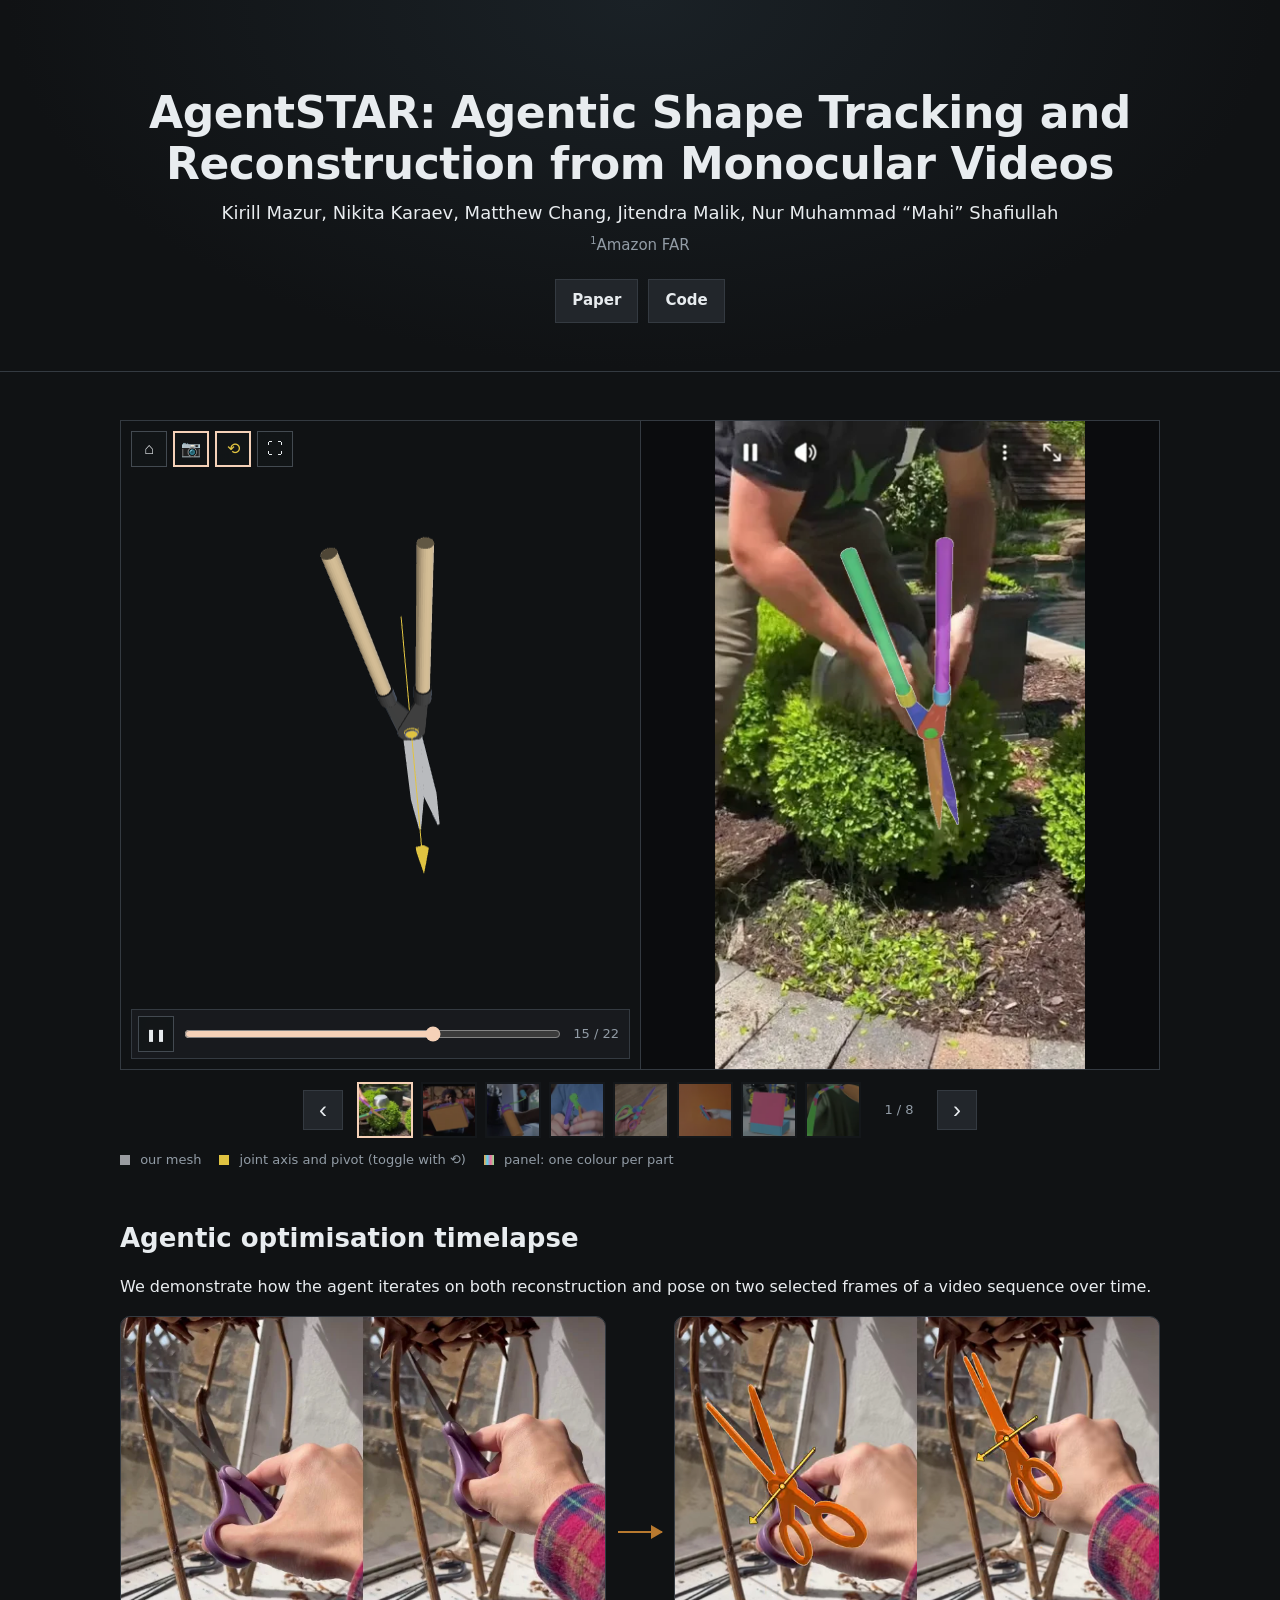
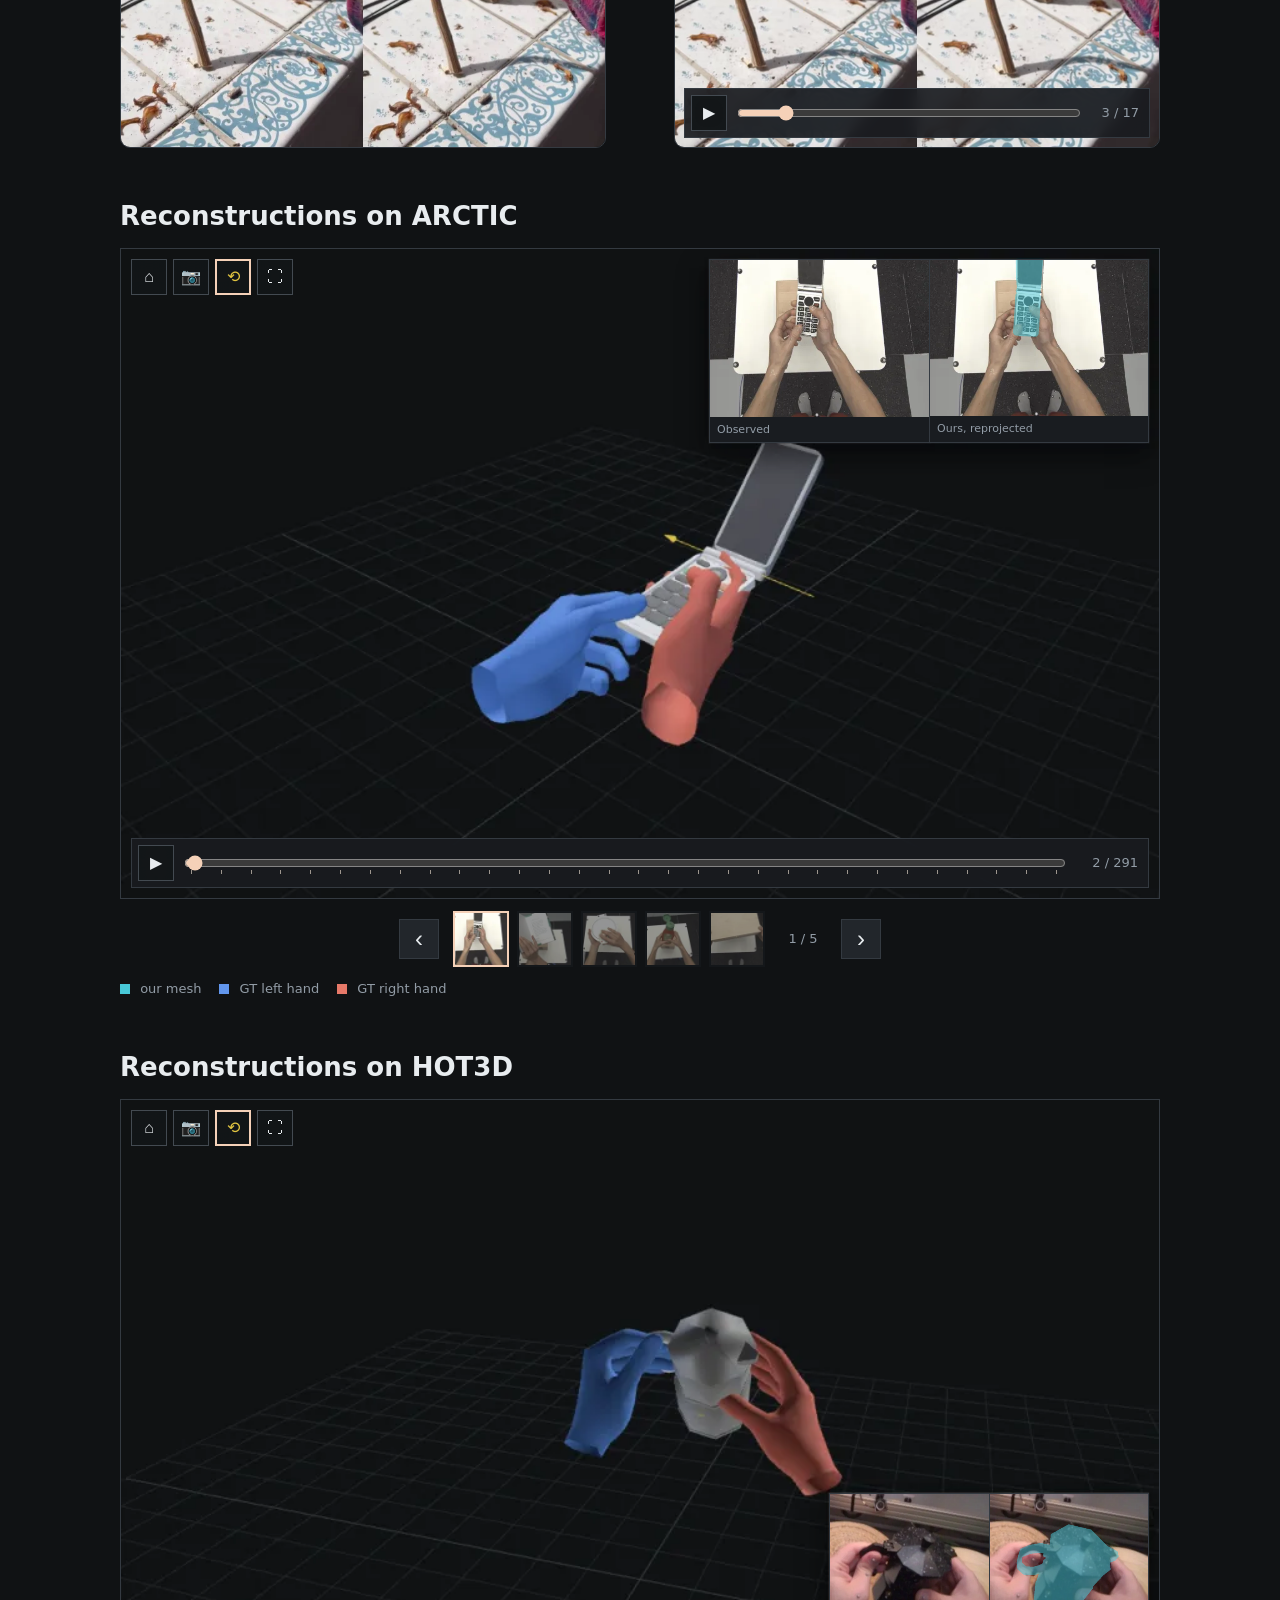
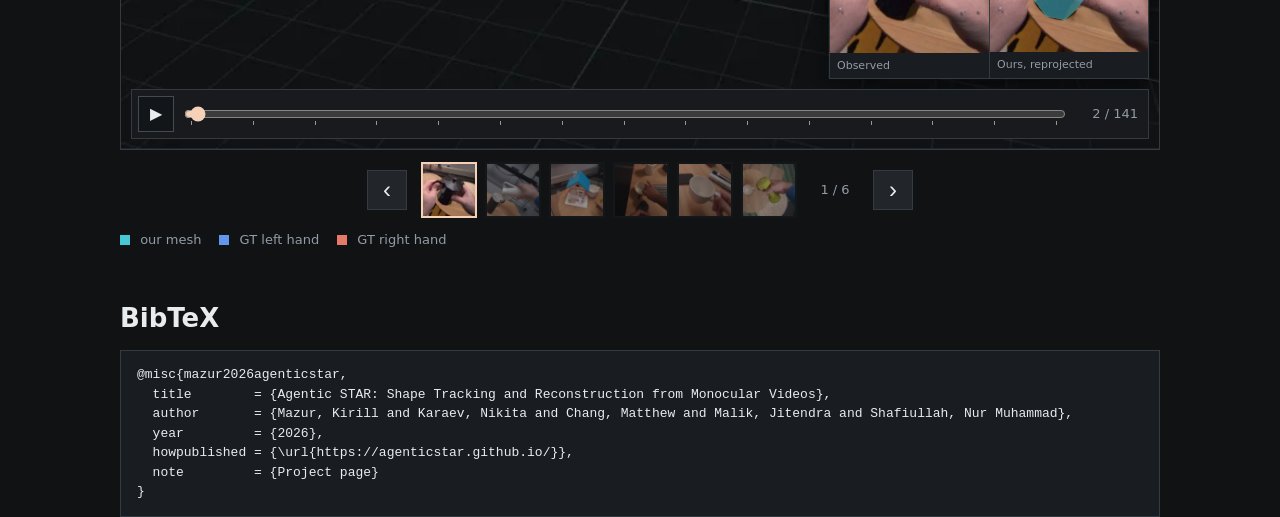
==== commit 3297158a: "Update paper PDF and title to AgentSTAR" ====
--- a/index.html
+++ b/index.html
@@ -51,7 +51,7 @@
   <header class="hero">
     <div class="wrap">
       <!-- TODO: title, authors, affiliations, links -->
-      <h1>Agentic STAR: Shape Tracking and Reconstruction from Monocular Videos</h1>
+      <h1>AgentSTAR: Agentic Shape Tracking and Reconstruction from Monocular Videos</h1>
       <!-- <p class="subtitle">One-line tagline for the method goes here.</p> -->
       <p class="authors">
         <a href="https://makezur.github.io/">Kirill Mazur</a>,
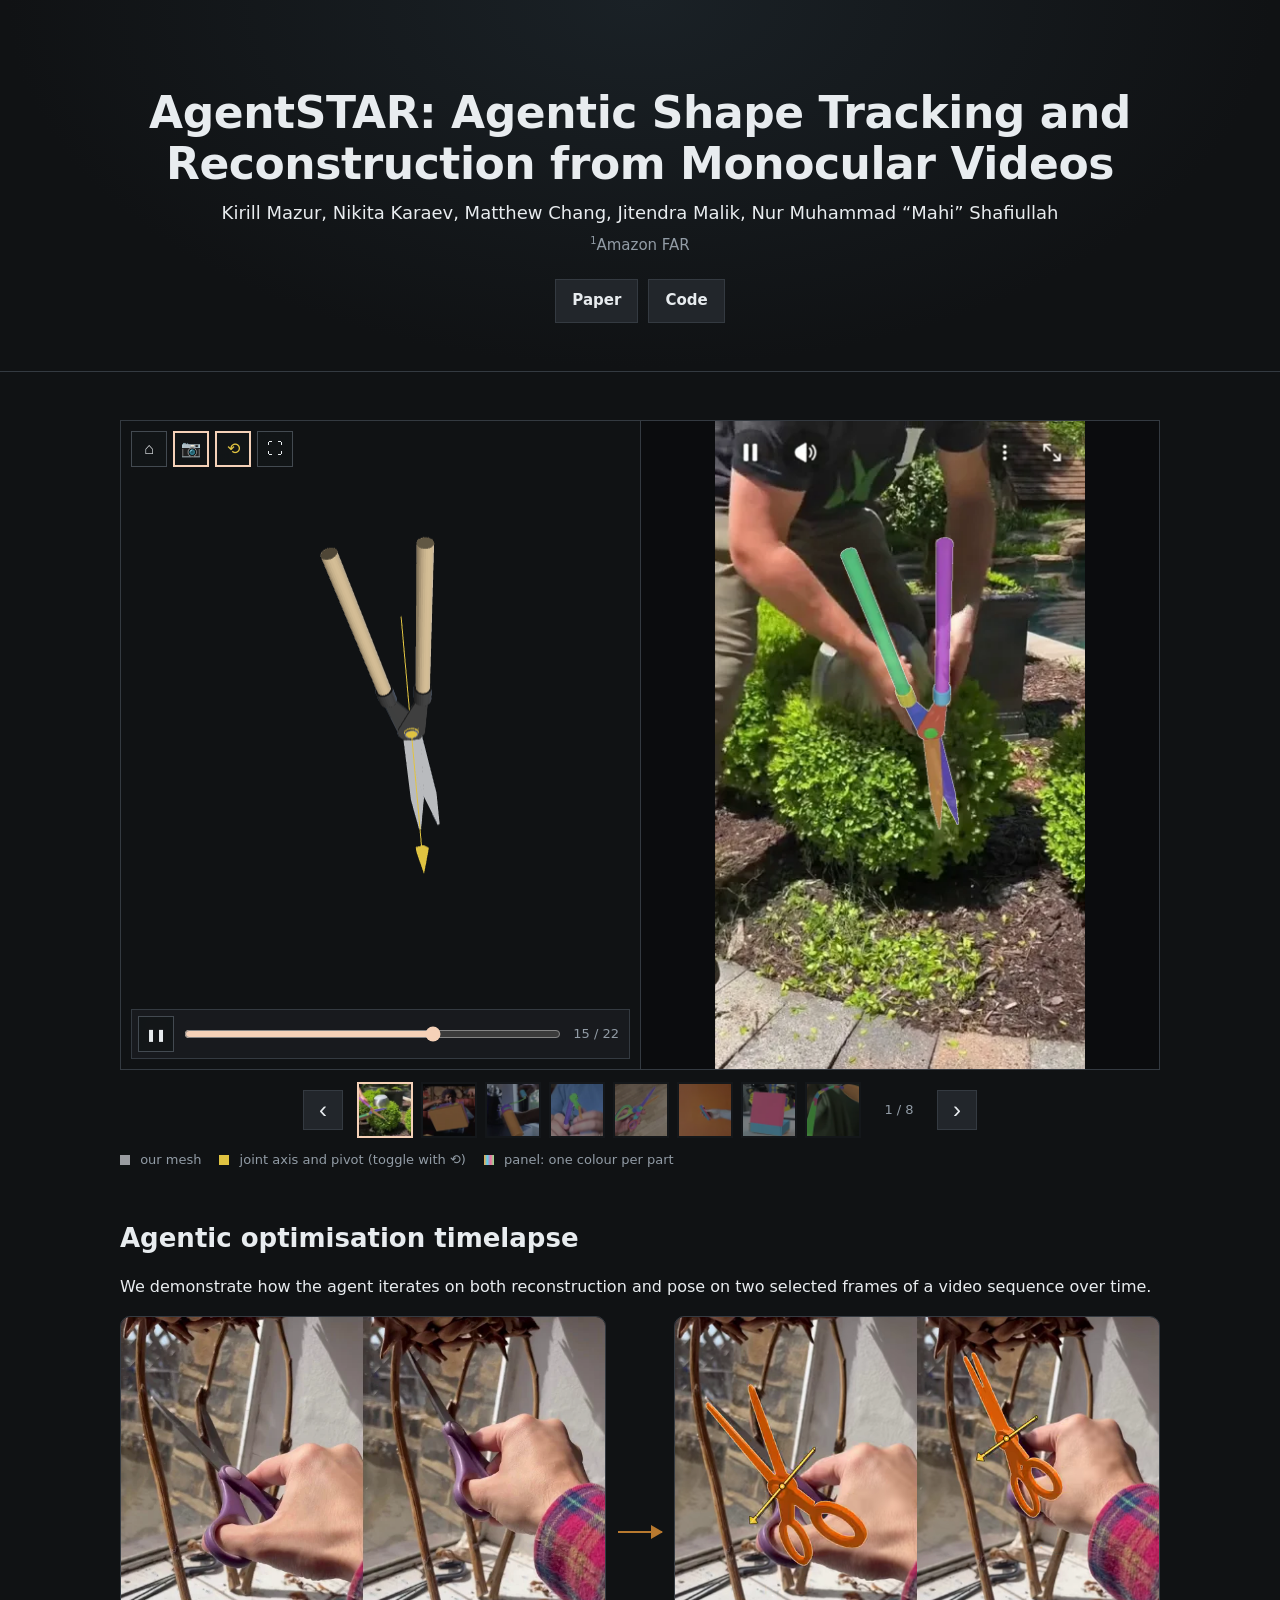
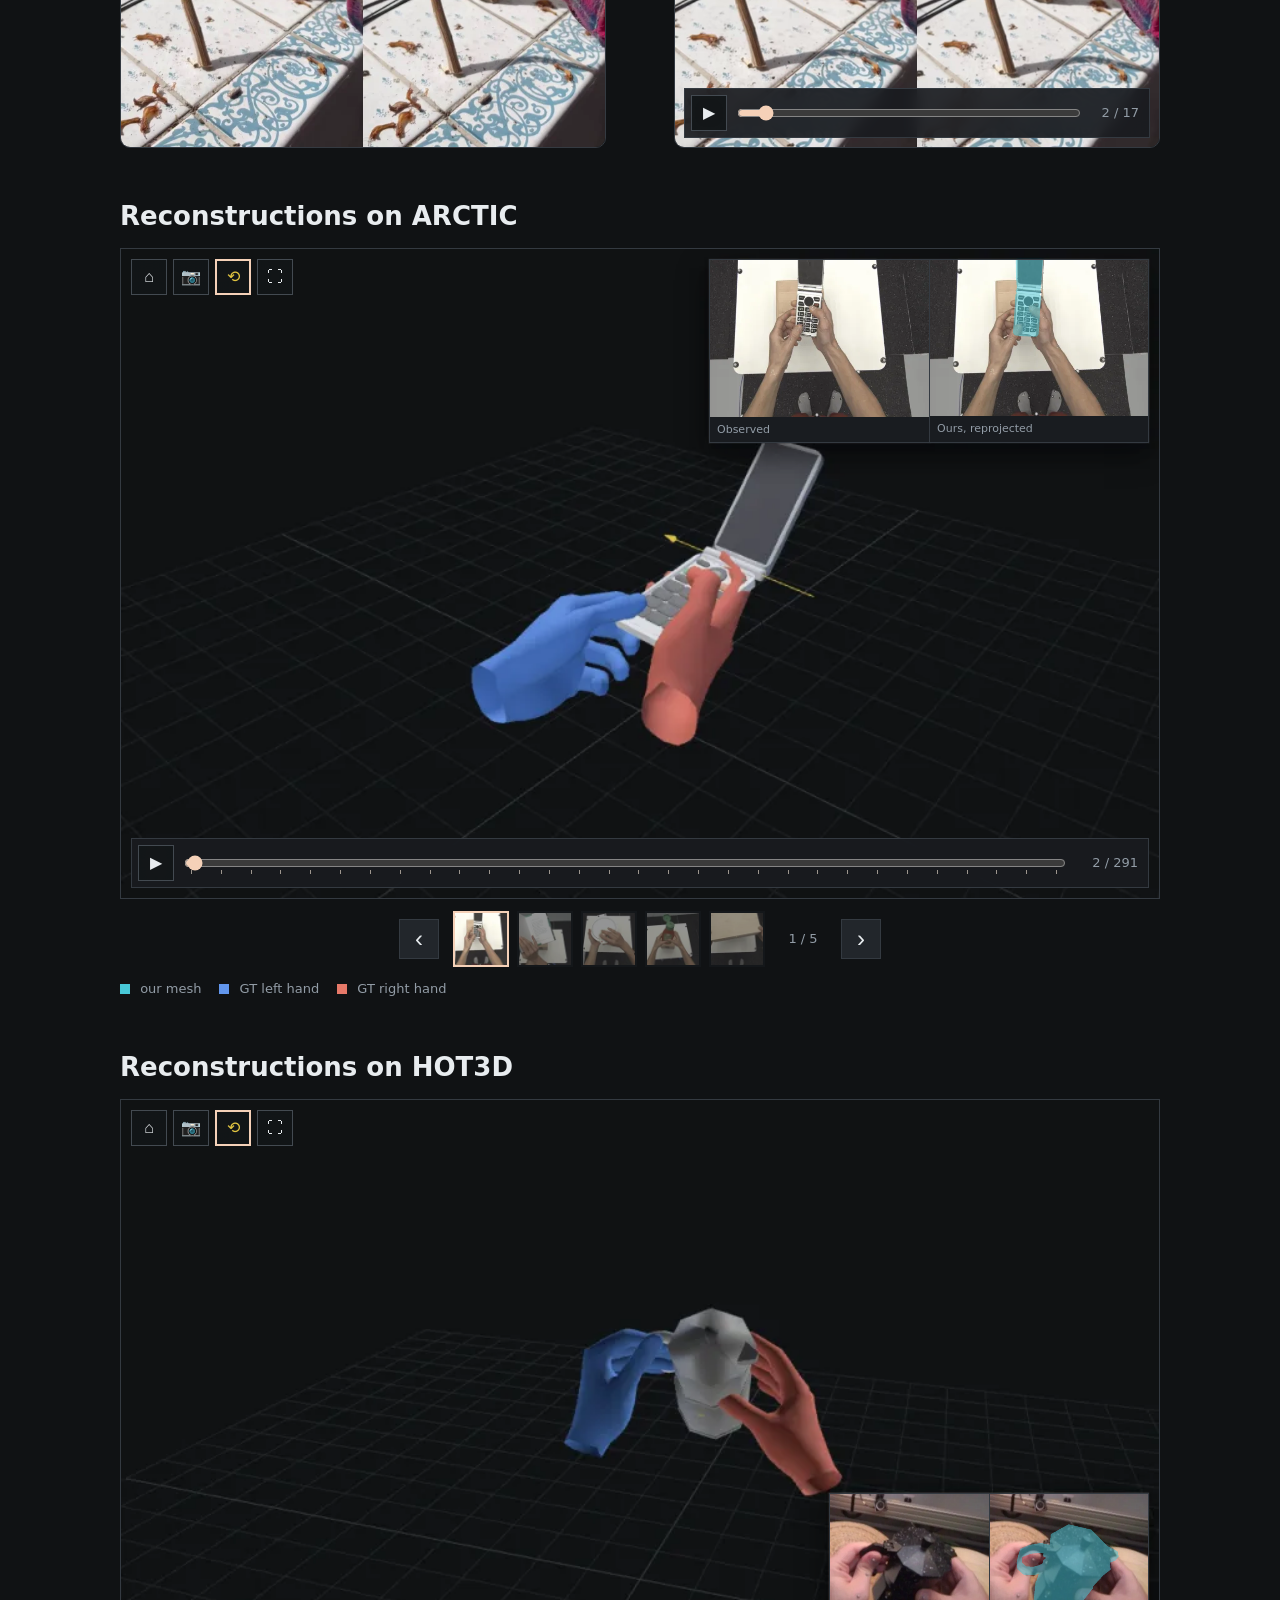
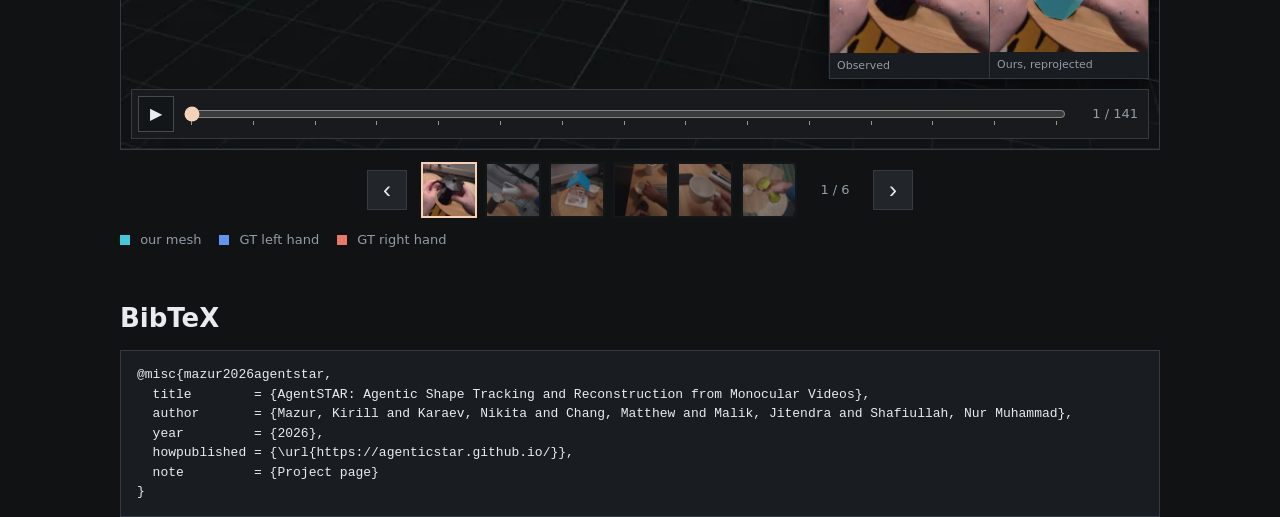
==== commit 2b29300d: "Update BibTeX to AgentSTAR" ====
--- a/index.html
+++ b/index.html
@@ -208,8 +208,8 @@
     <section id="bibtex">
       <h2>BibTeX</h2>
       <!-- TODO: citation -->
-      <pre><code>@misc{mazur2026agenticstar,
-  title        = {Agentic STAR: Shape Tracking and Reconstruction from Monocular Videos},
+      <pre><code>@misc{mazur2026agentstar,
+  title        = {AgentSTAR: Agentic Shape Tracking and Reconstruction from Monocular Videos},
   author       = {Mazur, Kirill and Karaev, Nikita and Chang, Matthew and Malik, Jitendra and Shafiullah, Nur Muhammad},
   year         = {2026},
   howpublished = {\url{https://agenticstar.github.io/}},
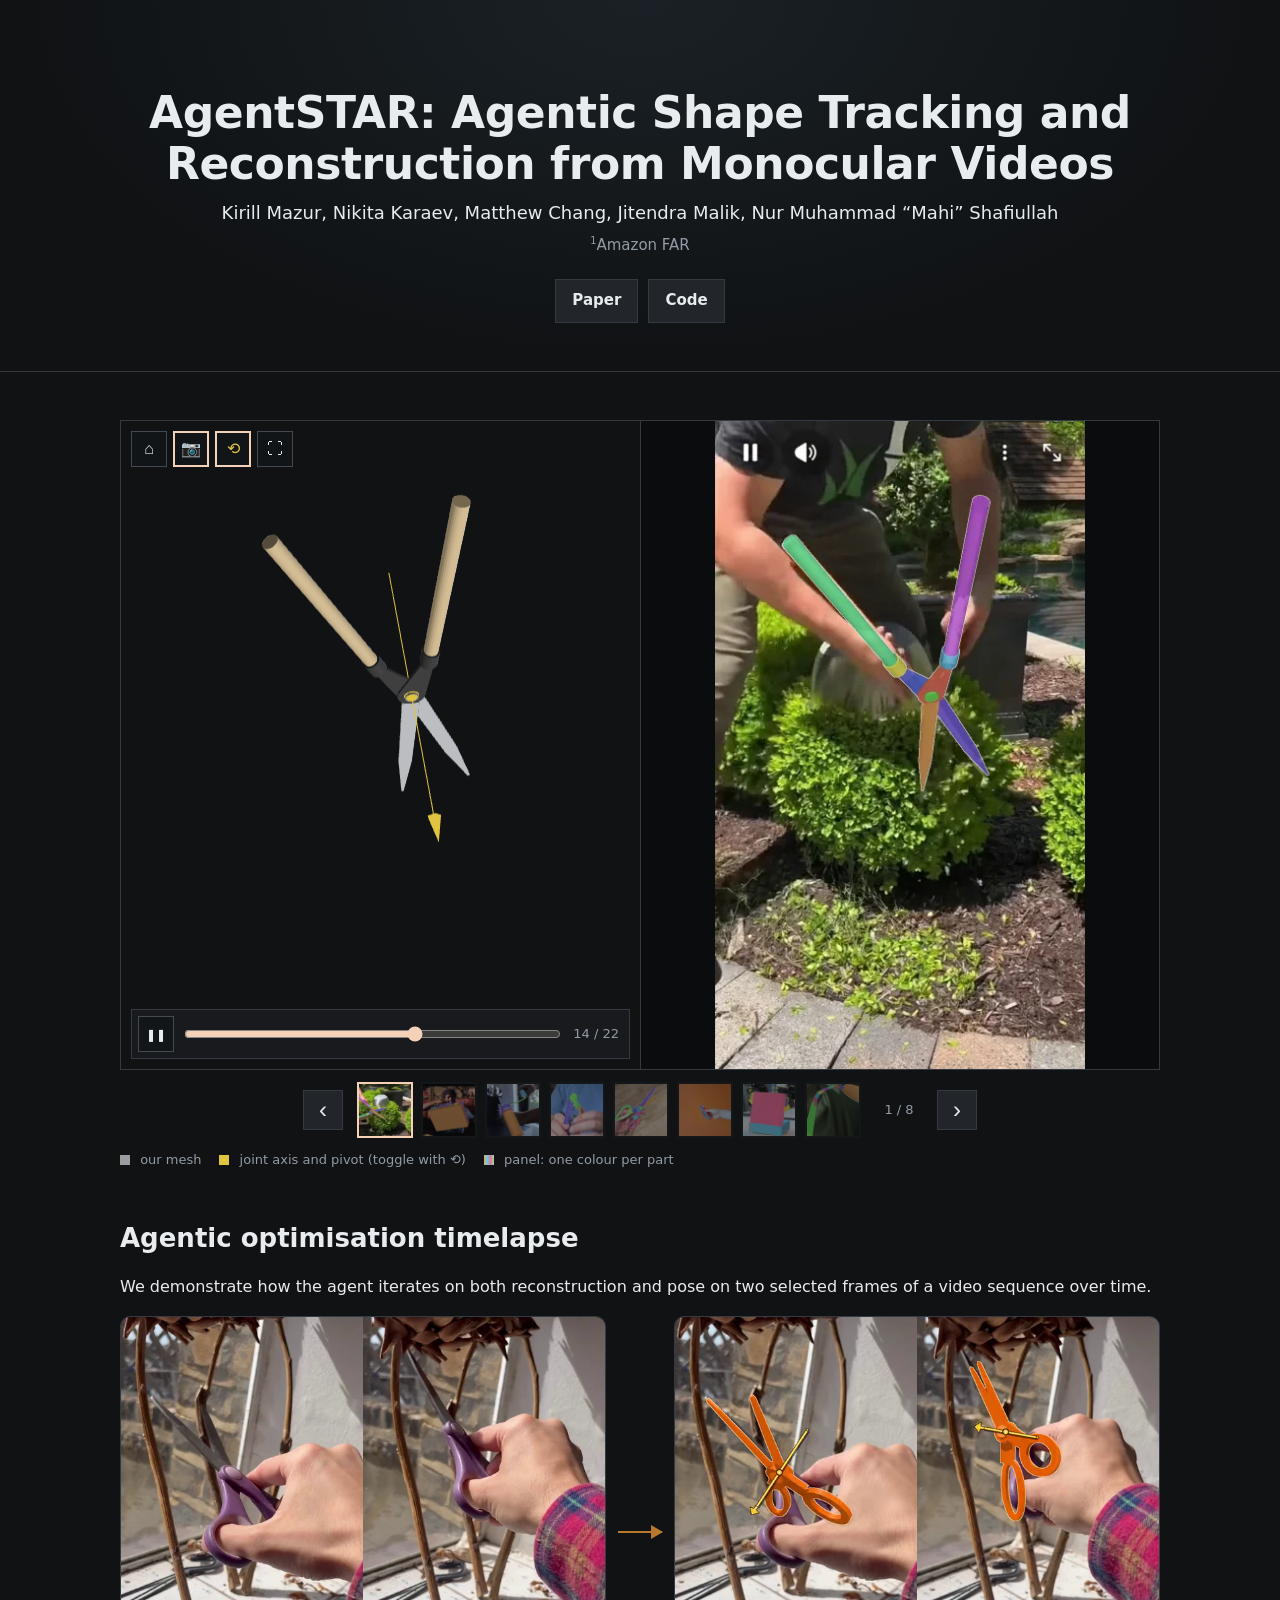
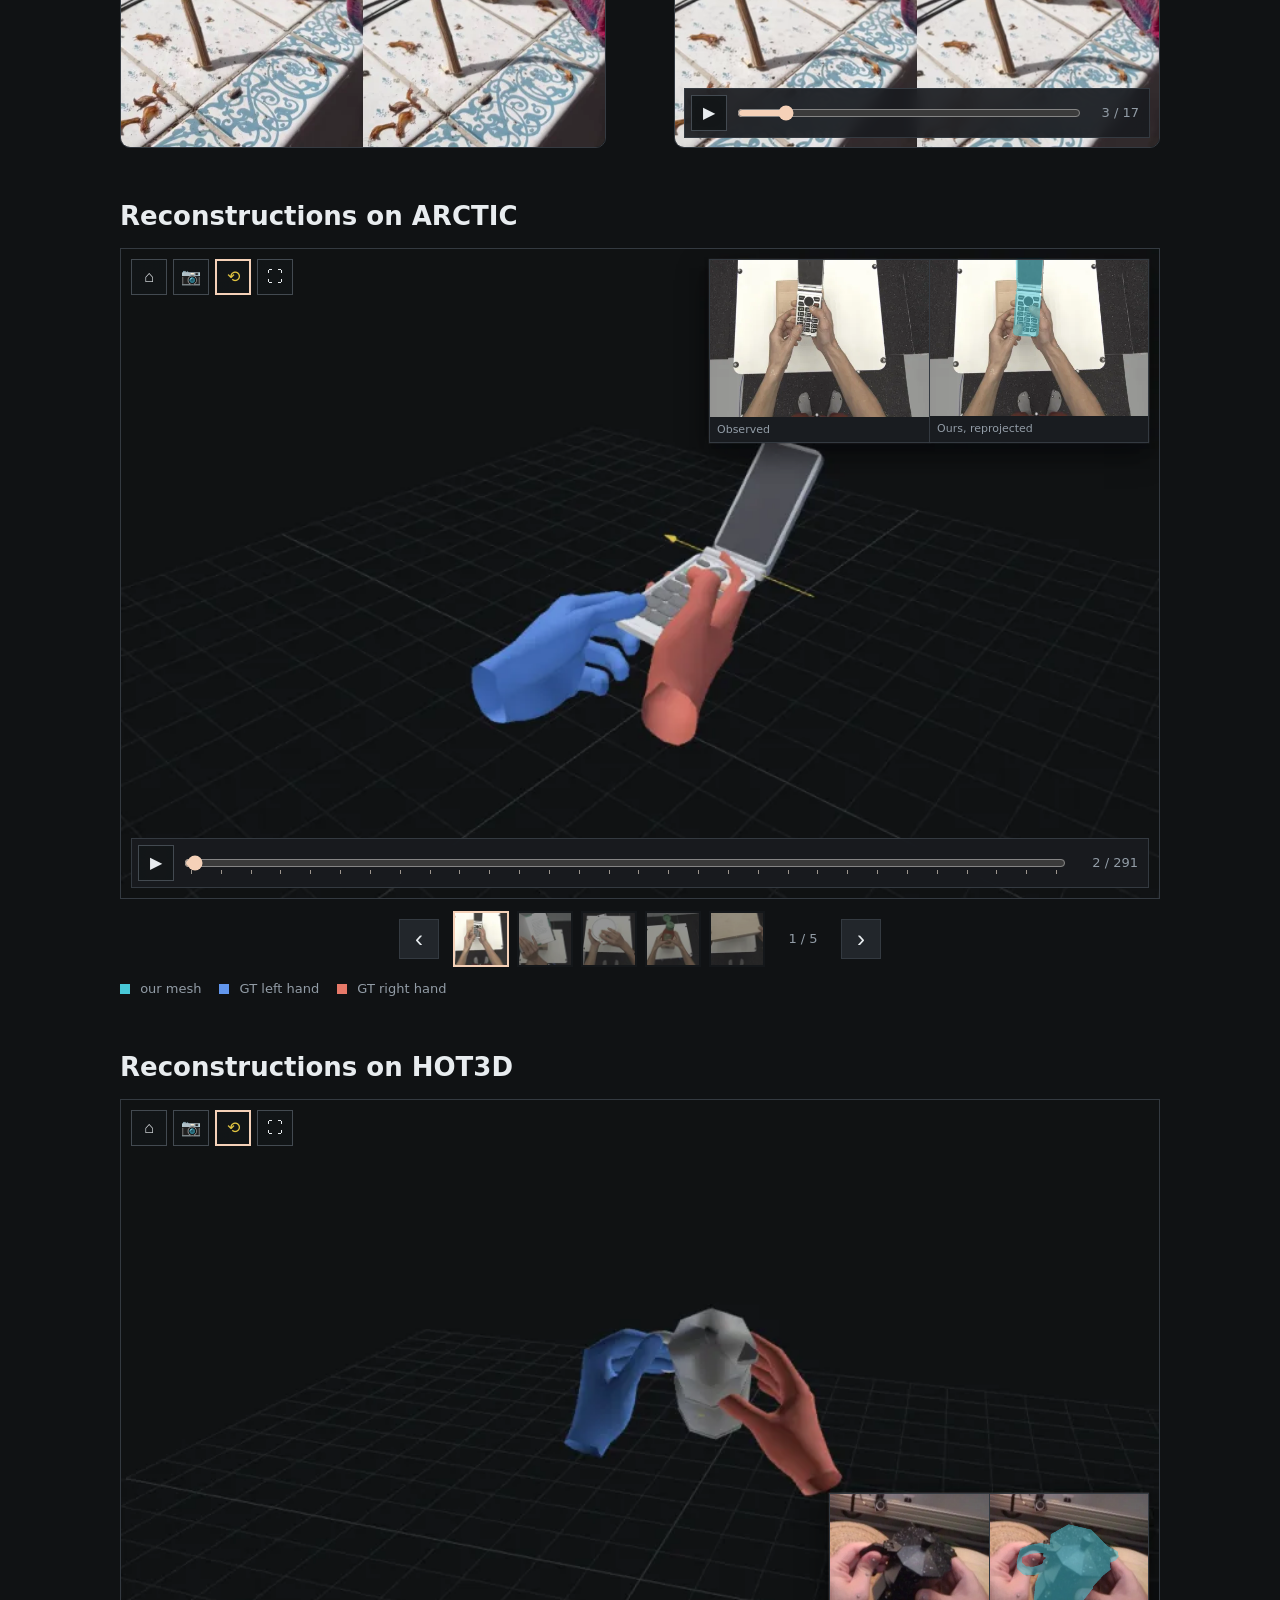
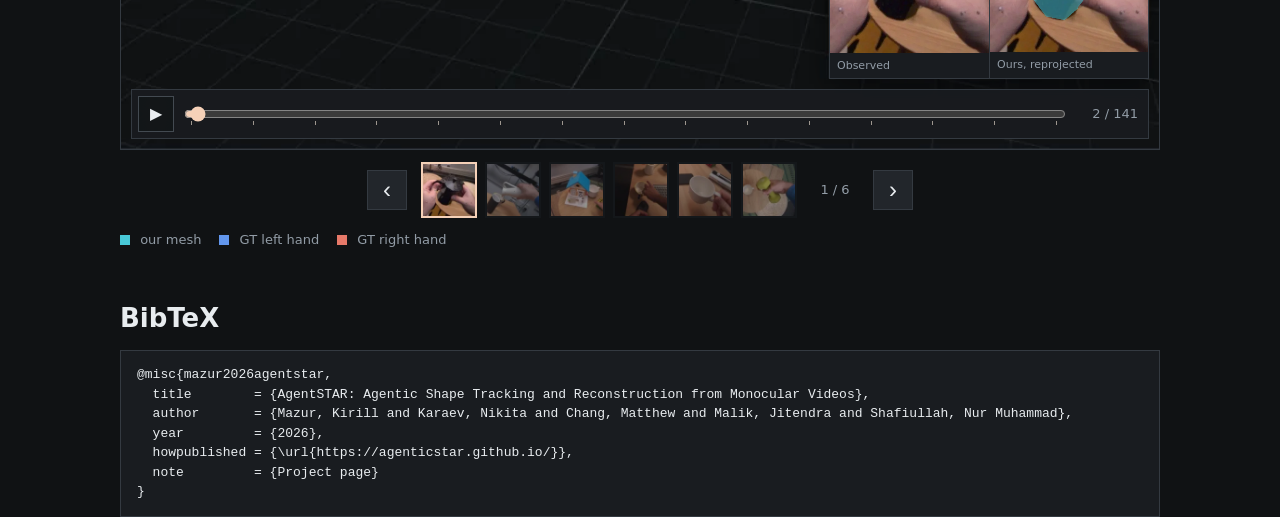
==== commit 53d81402: "Align titles to AgentSTAR; add 'Project page.' to descriptions" ====
--- a/index.html
+++ b/index.html
@@ -4,14 +4,14 @@
   <meta charset="utf-8">
   <meta name="viewport" content="width=device-width, initial-scale=1, viewport-fit=cover">
   <title>AgentSTAR</title>
-  <meta name="description" content="AgentSTAR (AgenticSTAR): Agentic Shape Tracking and Reconstruction from monocular videos.">
+  <meta name="description" content="AgentSTAR: Agentic Shape Tracking and Reconstruction from Monocular Videos. Project page.">
   <meta name="keywords" content="AgenticSTAR, AgentSTAR, Agentic STAR, shape tracking, 3D reconstruction, 4D reconstruction, 4D, monocular video, articulated objects, ARCTIC, HOT3D">
   <link rel="canonical" href="https://agenticstar.github.io/">
   <meta name="robots" content="index, follow">
   <meta property="og:type" content="website">
   <meta property="og:url" content="https://agenticstar.github.io/">
-  <meta property="og:title" content="AgenticSTAR (AgentSTAR): Shape Tracking and Reconstruction from Monocular Videos">
-  <meta property="og:description" content="Project page: Agentic Shape Tracking and Reconstruction.">
+  <meta property="og:title" content="AgentSTAR: Agentic Shape Tracking and Reconstruction from Monocular Videos">
+  <meta property="og:description" content="AgentSTAR: Agentic Shape Tracking and Reconstruction from Monocular Videos. Project page.">
   <!-- Link previews need an absolute image URL: the logo (assets/astar_logo.jpg,
        1200x1200, rendered from astar_logo.pdf with PyMuPDF); square, so the
        Twitter card is the thumbnail kind, not the 2:1 banner. -->
@@ -19,16 +19,16 @@
   <meta property="og:image:width" content="1200">
   <meta property="og:image:height" content="1200">
   <meta name="twitter:card" content="summary">
-  <meta name="twitter:title" content="AgenticSTAR (AgentSTAR): Shape Tracking and Reconstruction from Monocular Videos">
-  <meta name="twitter:description" content="Agentic Shape Tracking and Reconstruction from monocular videos.">
+  <meta name="twitter:title" content="AgentSTAR: Agentic Shape Tracking and Reconstruction from Monocular Videos">
+  <meta name="twitter:description" content="AgentSTAR: Agentic Shape Tracking and Reconstruction from Monocular Videos. Project page.">
   <meta name="twitter:image" content="https://agenticstar.github.io/assets/astar_logo.jpg">
   <script type="application/ld+json">
   {
     "@context": "https://schema.org",
     "@type": "ScholarlyArticle",
-    "name": "AgenticSTAR: Shape Tracking and Reconstruction from Monocular Videos",
-    "alternateName": ["AgentSTAR", "Agentic STAR", "Agentic Shape Tracking and Reconstruction"],
-    "headline": "Agentic STAR: Shape Tracking and Reconstruction from Monocular Videos",
+    "name": "AgentSTAR: Agentic Shape Tracking and Reconstruction from Monocular Videos",
+    "alternateName": ["AgenticSTAR", "Agentic STAR", "Agentic Shape Tracking and Reconstruction"],
+    "headline": "AgentSTAR: Agentic Shape Tracking and Reconstruction from Monocular Videos",
     "url": "https://agenticstar.github.io/",
     "image": "https://agenticstar.github.io/assets/astar_logo.jpg",
     "author": [
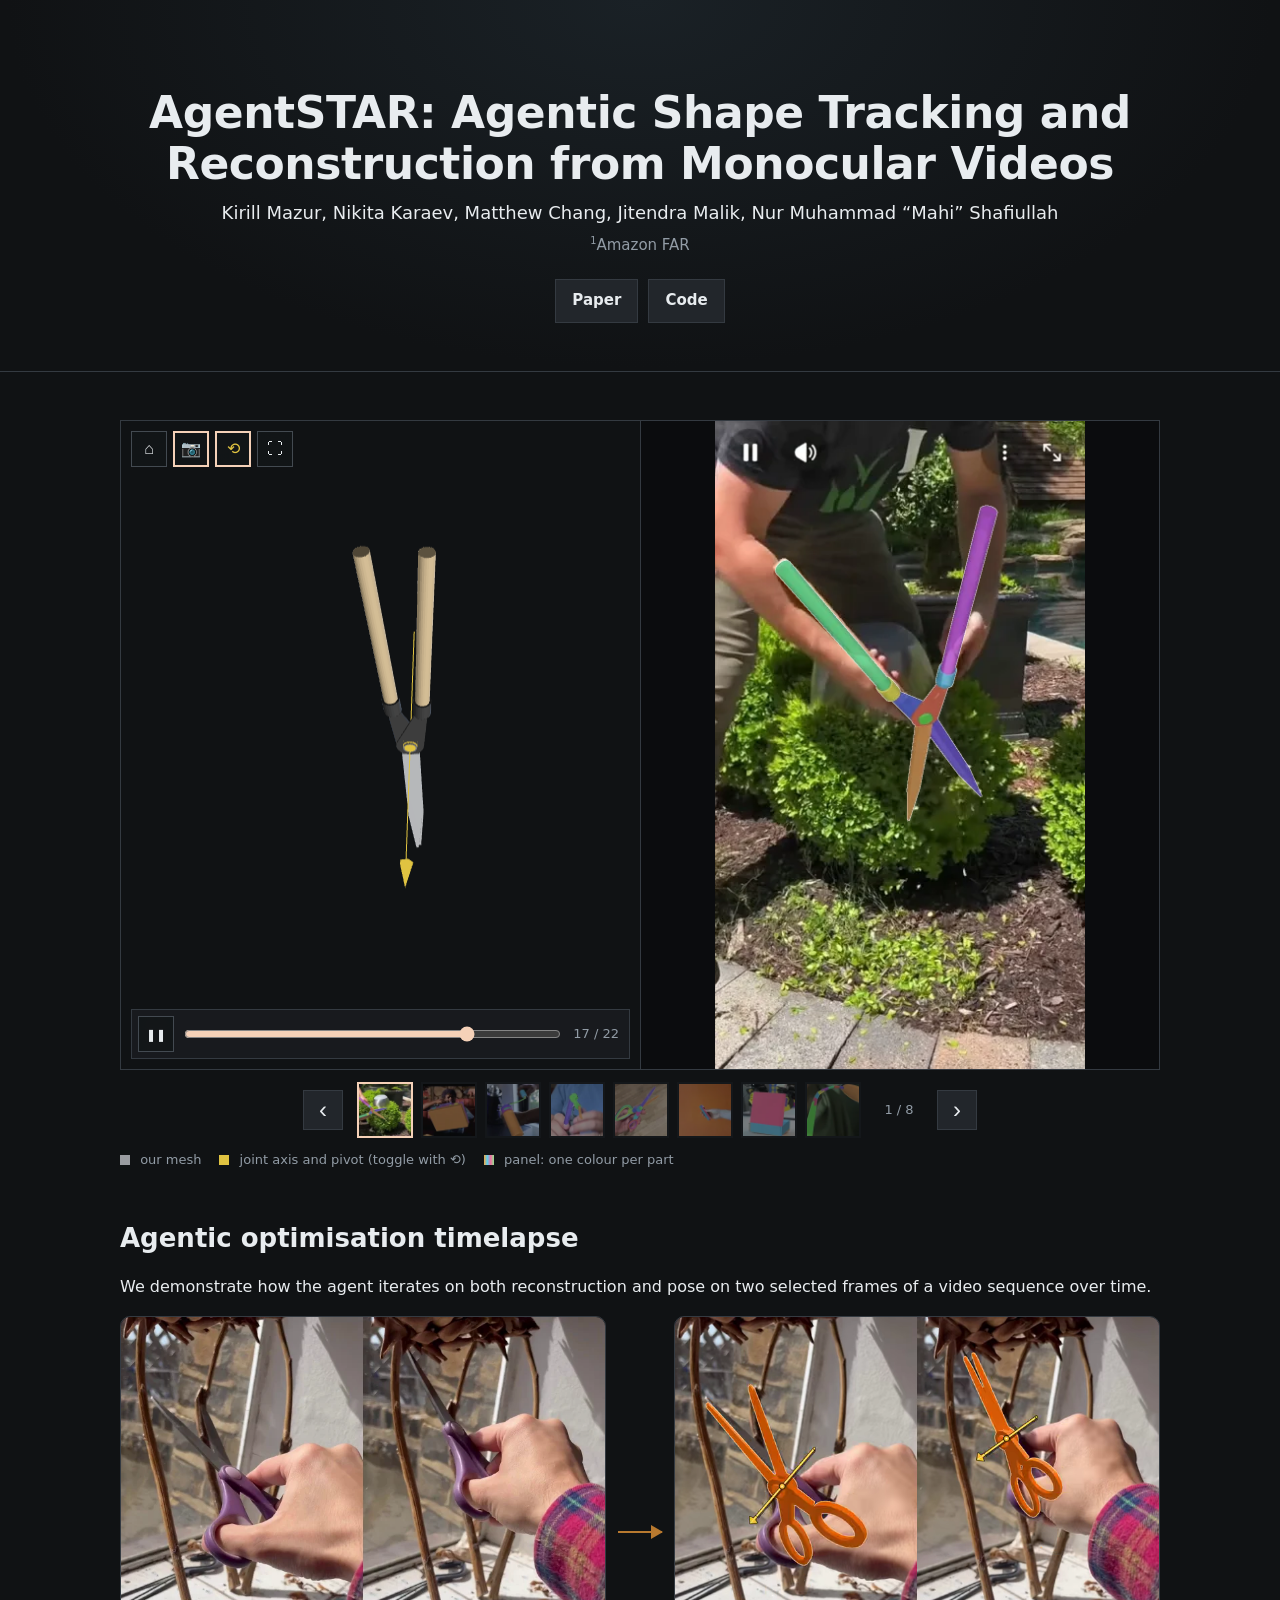
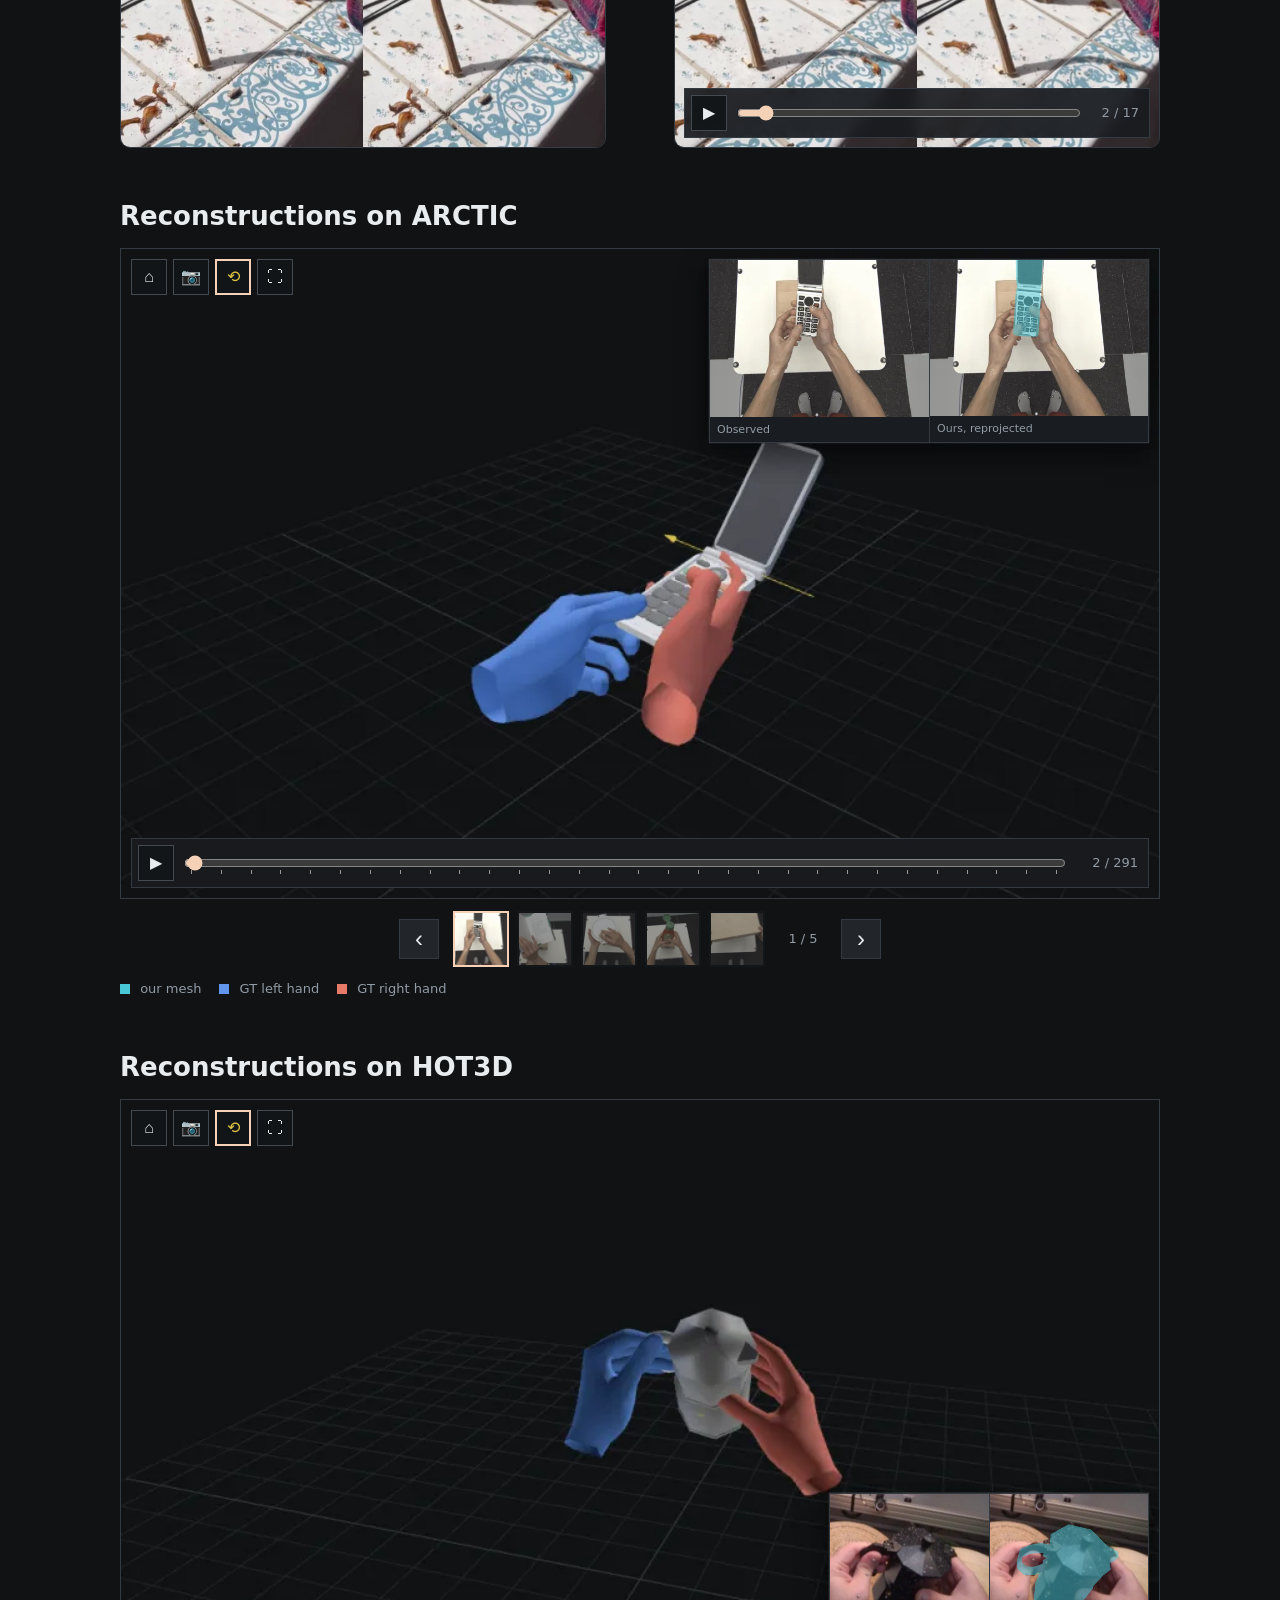
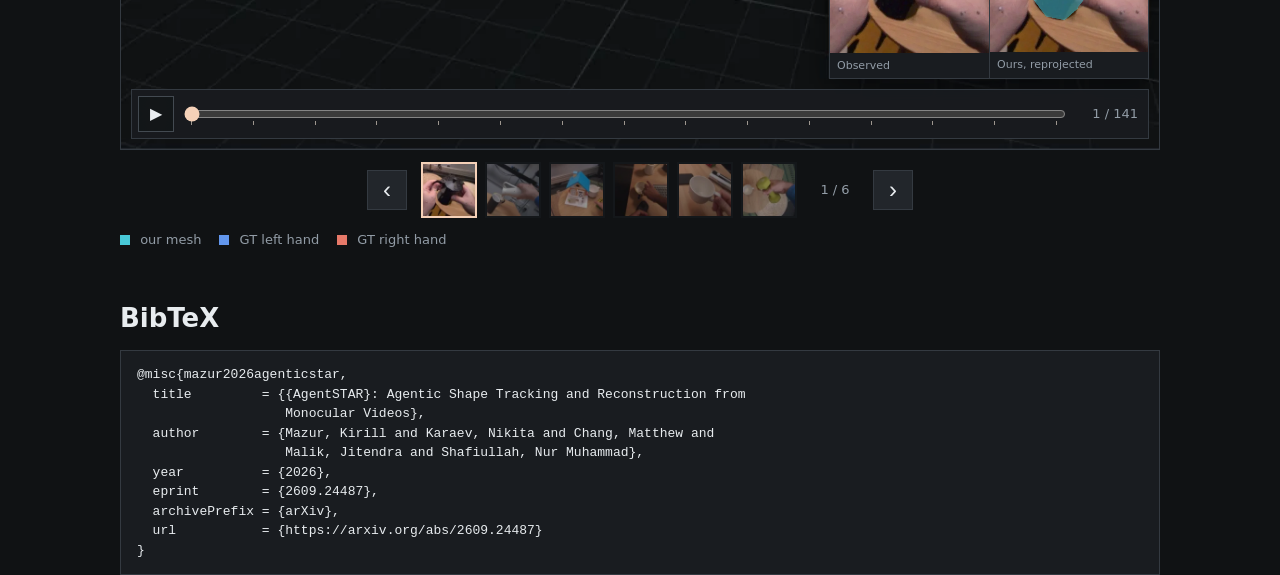
==== commit 305d87f8: "update citation" ====
--- a/index.html
+++ b/index.html
@@ -207,13 +207,15 @@
 
     <section id="bibtex">
       <h2>BibTeX</h2>
-      <!-- TODO: citation -->
-      <pre><code>@misc{mazur2026agentstar,
-  title        = {AgentSTAR: Agentic Shape Tracking and Reconstruction from Monocular Videos},
-  author       = {Mazur, Kirill and Karaev, Nikita and Chang, Matthew and Malik, Jitendra and Shafiullah, Nur Muhammad},
-  year         = {2026},
-  howpublished = {\url{https://agenticstar.github.io/}},
-  note         = {Project page}
+      <pre><code>@misc{mazur2026agenticstar,
+  title         = {{AgentSTAR}: Agentic Shape Tracking and Reconstruction from
+                   Monocular Videos},
+  author        = {Mazur, Kirill and Karaev, Nikita and Chang, Matthew and
+                   Malik, Jitendra and Shafiullah, Nur Muhammad},
+  year          = {2026},
+  eprint        = {2609.24487},
+  archivePrefix = {arXiv},
+  url           = {https://arxiv.org/abs/2609.24487}
 }</code></pre>
     </section>
   </main>
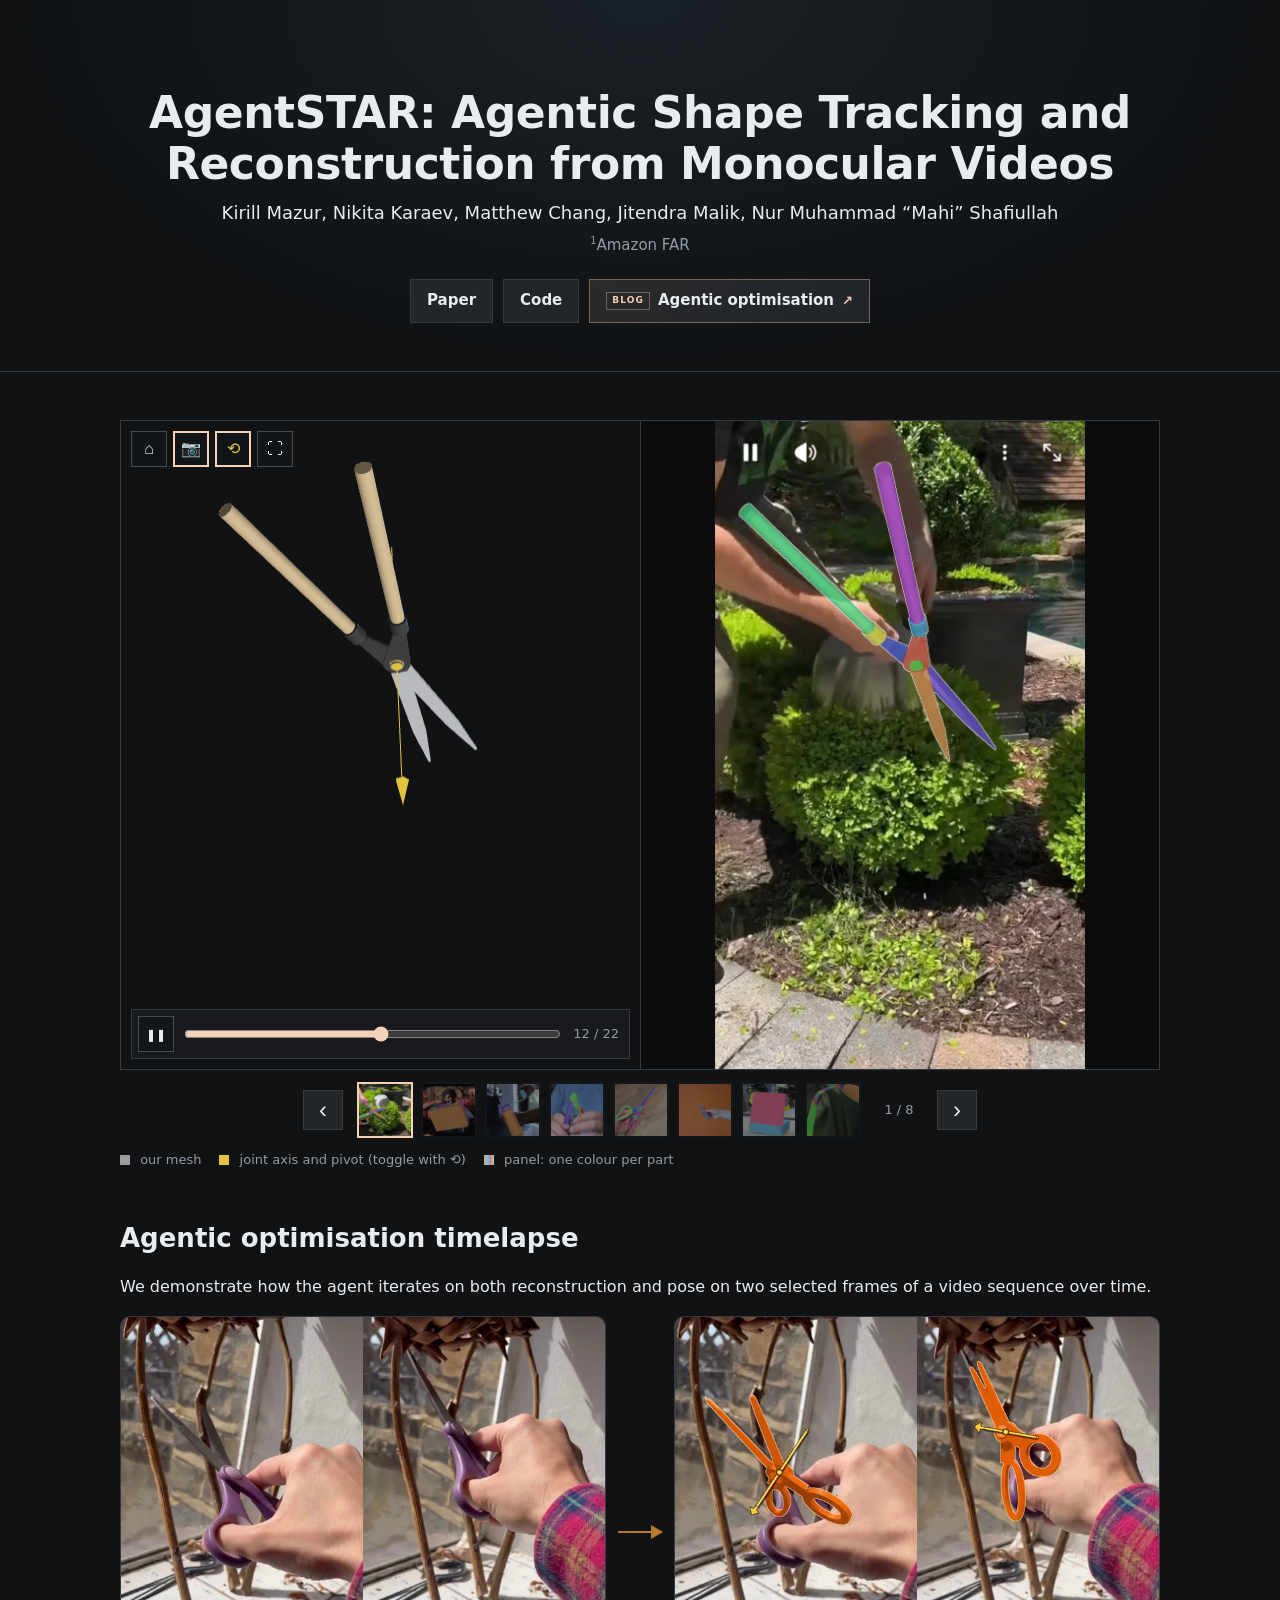
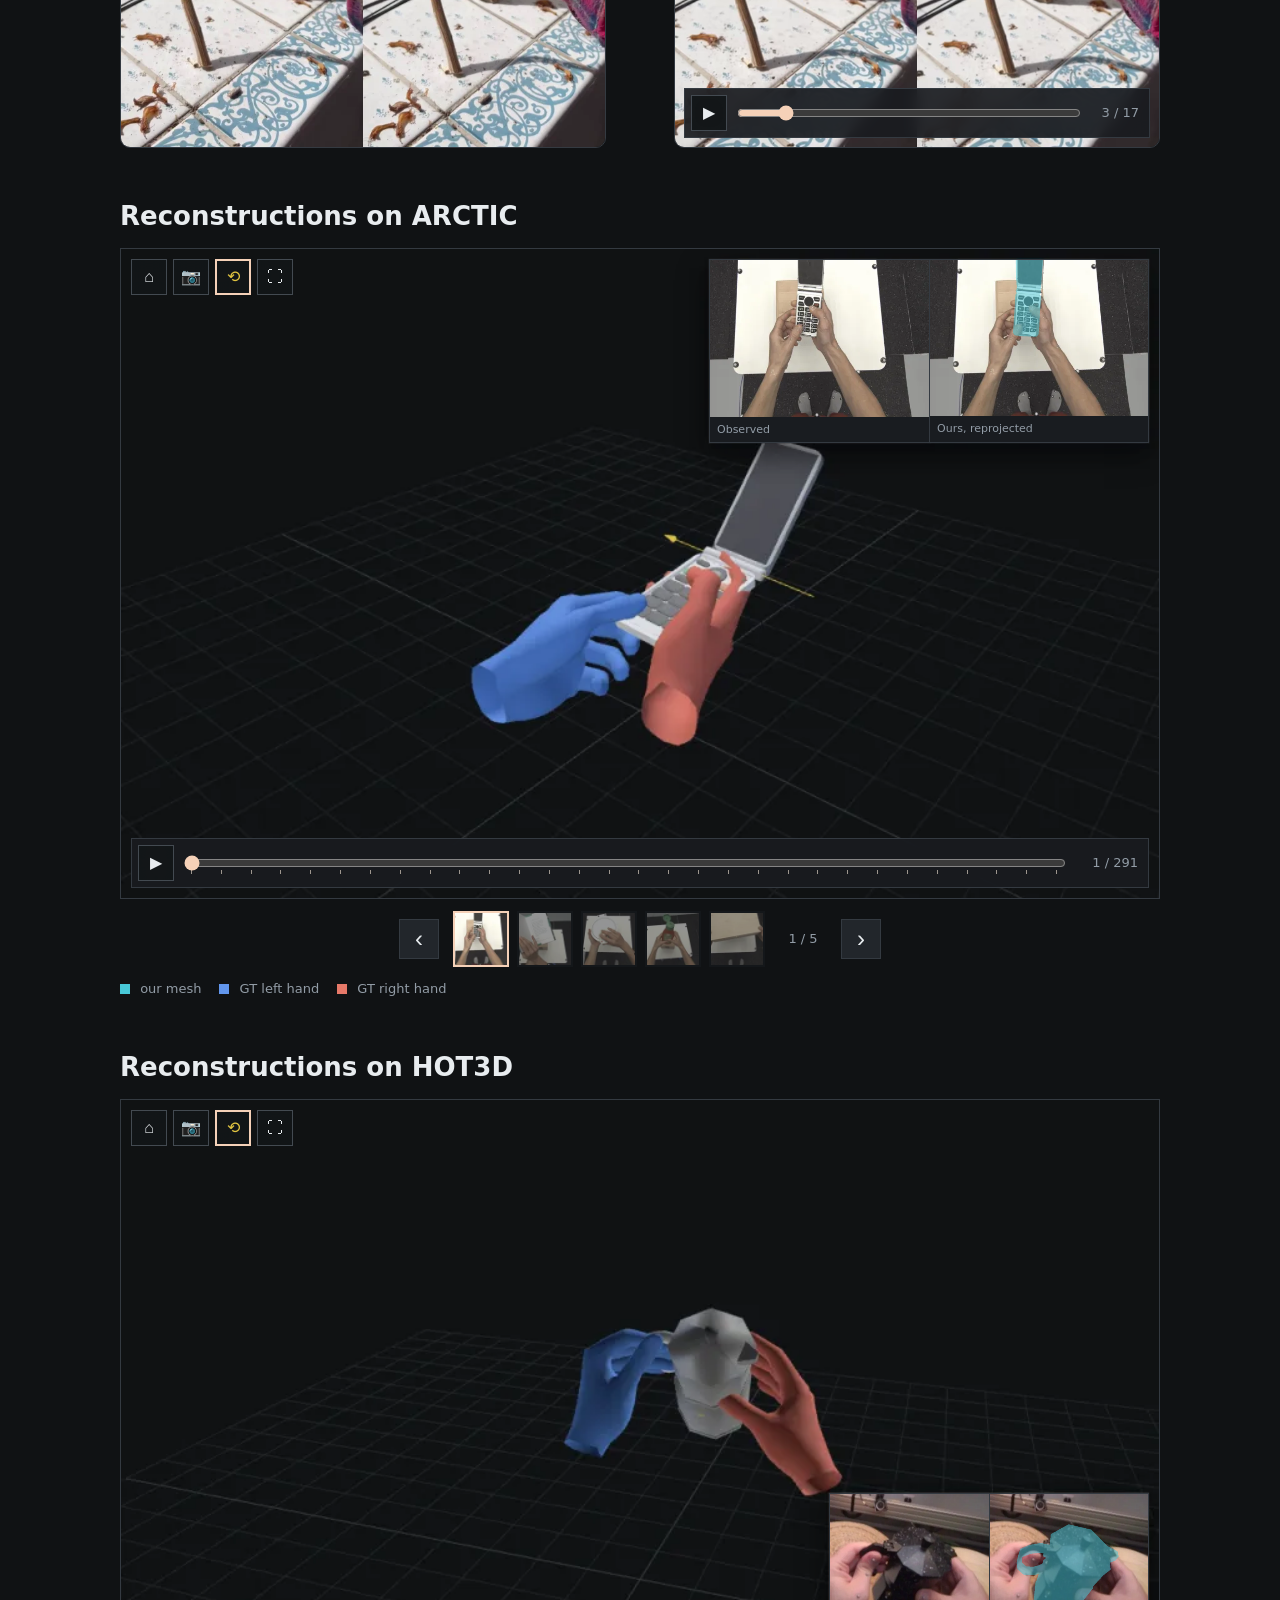
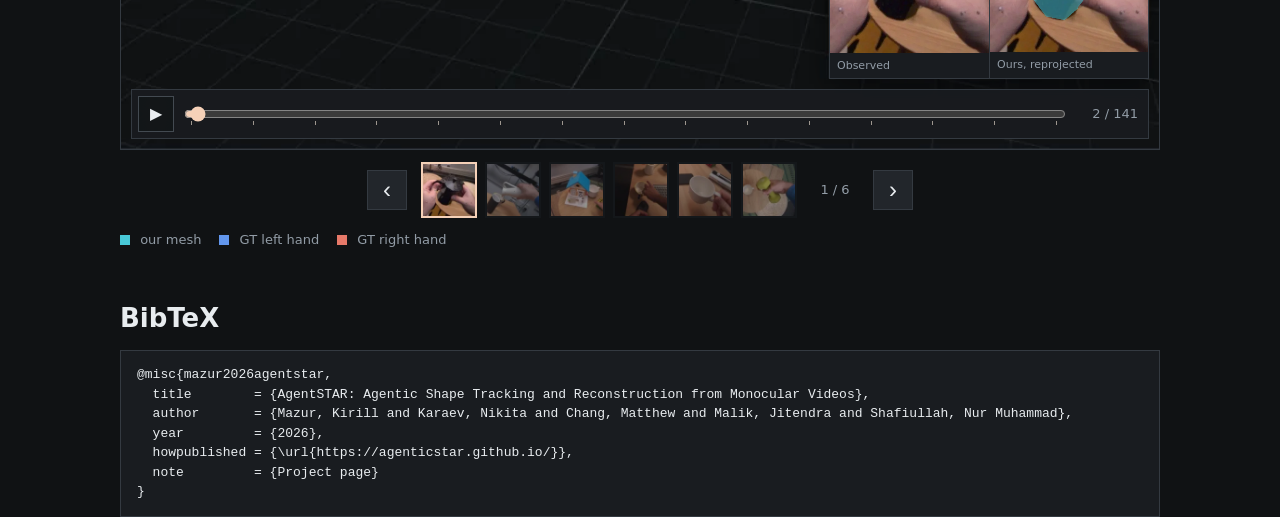
==== commit ffd68a7d: "Add agentic optimisation blog link" ====
--- a/index.html
+++ b/index.html
@@ -41,7 +41,7 @@
   }
   </script>
   <!-- ?v= busts browser caches when a stylesheet or script changes: bump it with the file. -->
-  <link rel="stylesheet" href="css/site.css?v=20260911d">
+  <link rel="stylesheet" href="css/site.css?v=20261116a">
   <link rel="stylesheet" href="css/viewer.css?v=20260911d">
   <script type="importmap">
   { "imports": { "three": "./vendor/three.module.min.js" } }
@@ -64,6 +64,11 @@
       <nav class="links">
         <a class="button" href="assets/AgenticSTAR.pdf">Paper</a>
         <a class="button" href="https://github.com/makezur/agenticSTAR">Code</a>
+        <a class="button blog-button" href="https://x.com/makezur/status/2102747823322054912"
+           aria-label="Read the Agentic optimisation blog thread">
+          <span class="button-tag">Blog</span>
+          <span>Agentic optimisation</span>
+        </a>
         <!-- <a class="button" href="#">🎬 Video</a> -->
       </nav>
     </div>
@@ -207,15 +212,13 @@
 
     <section id="bibtex">
       <h2>BibTeX</h2>
-      <pre><code>@misc{mazur2026agenticstar,
-  title         = {{AgentSTAR}: Agentic Shape Tracking and Reconstruction from
-                   Monocular Videos},
-  author        = {Mazur, Kirill and Karaev, Nikita and Chang, Matthew and
-                   Malik, Jitendra and Shafiullah, Nur Muhammad},
-  year          = {2026},
-  eprint        = {2609.24487},
-  archivePrefix = {arXiv},
-  url           = {https://arxiv.org/abs/2609.24487}
+      <!-- TODO: citation -->
+      <pre><code>@misc{mazur2026agentstar,
+  title        = {AgentSTAR: Agentic Shape Tracking and Reconstruction from Monocular Videos},
+  author       = {Mazur, Kirill and Karaev, Nikita and Chang, Matthew and Malik, Jitendra and Shafiullah, Nur Muhammad},
+  year         = {2026},
+  howpublished = {\url{https://agenticstar.github.io/}},
+  note         = {Project page}
 }</code></pre>
     </section>
   </main>
--- a/css/site.css
+++ b/css/site.css
@@ -60,6 +60,32 @@
   font-size: 15px;
 }
 .button:hover { text-decoration: none; border-color: #4d5760; background: #2a3037; }
+.blog-button {
+  display: inline-flex;
+  align-items: center;
+  gap: 8px;
+  border-color: rgba(245, 209, 184, .38);
+  background: linear-gradient(135deg, rgba(245, 209, 184, .11), var(--surface) 72%);
+}
+.blog-button::after {
+  content: "↗";
+  color: var(--accent);
+  font-size: 13px;
+  line-height: 1;
+}
+.button-tag {
+  padding: 2px 5px;
+  border: 1px solid rgba(245, 209, 184, .35);
+  color: var(--accent);
+  font-size: 9px;
+  line-height: 1.25;
+  letter-spacing: .12em;
+  text-transform: uppercase;
+}
+.blog-button:hover {
+  border-color: rgba(245, 209, 184, .68);
+  background: linear-gradient(135deg, rgba(245, 209, 184, .16), #2a3037 72%);
+}
 
 /* ── sections ── */
 main section { padding: clamp(28px, 5vw, 48px) 0 0; }
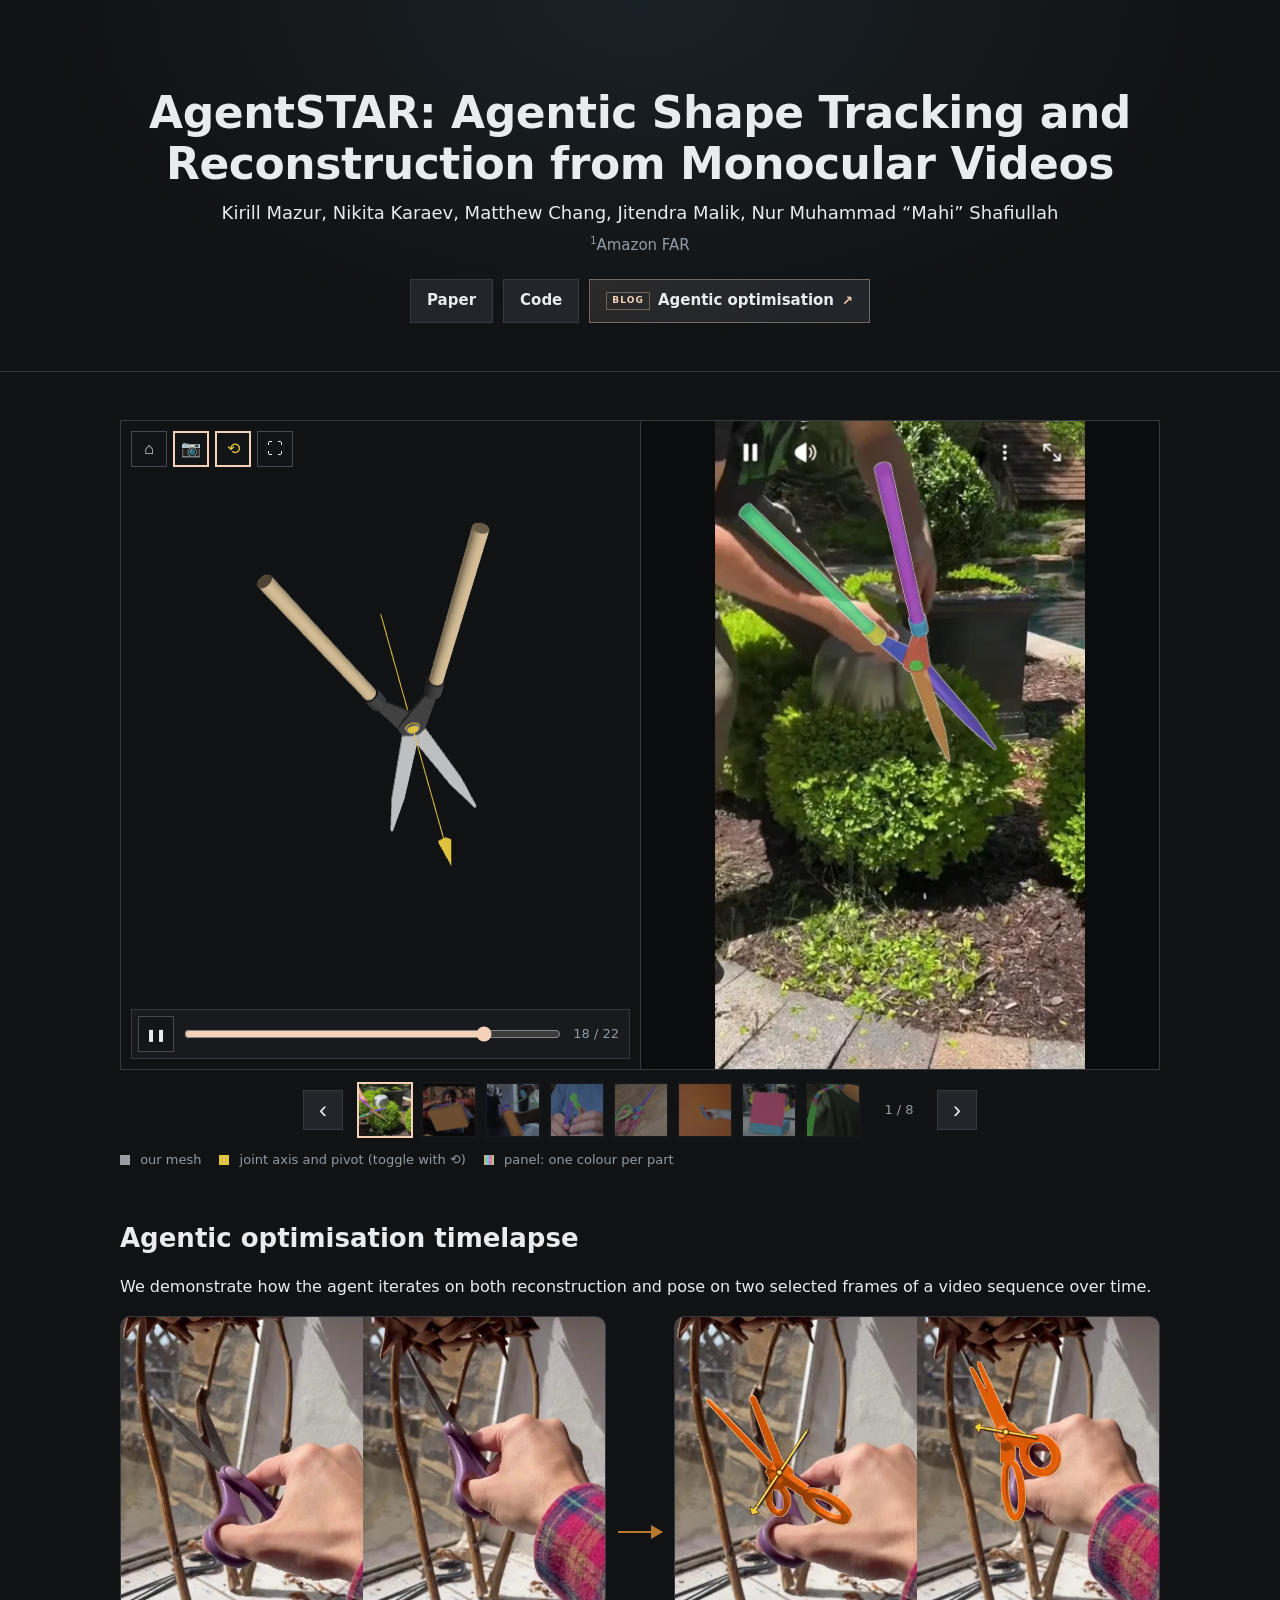
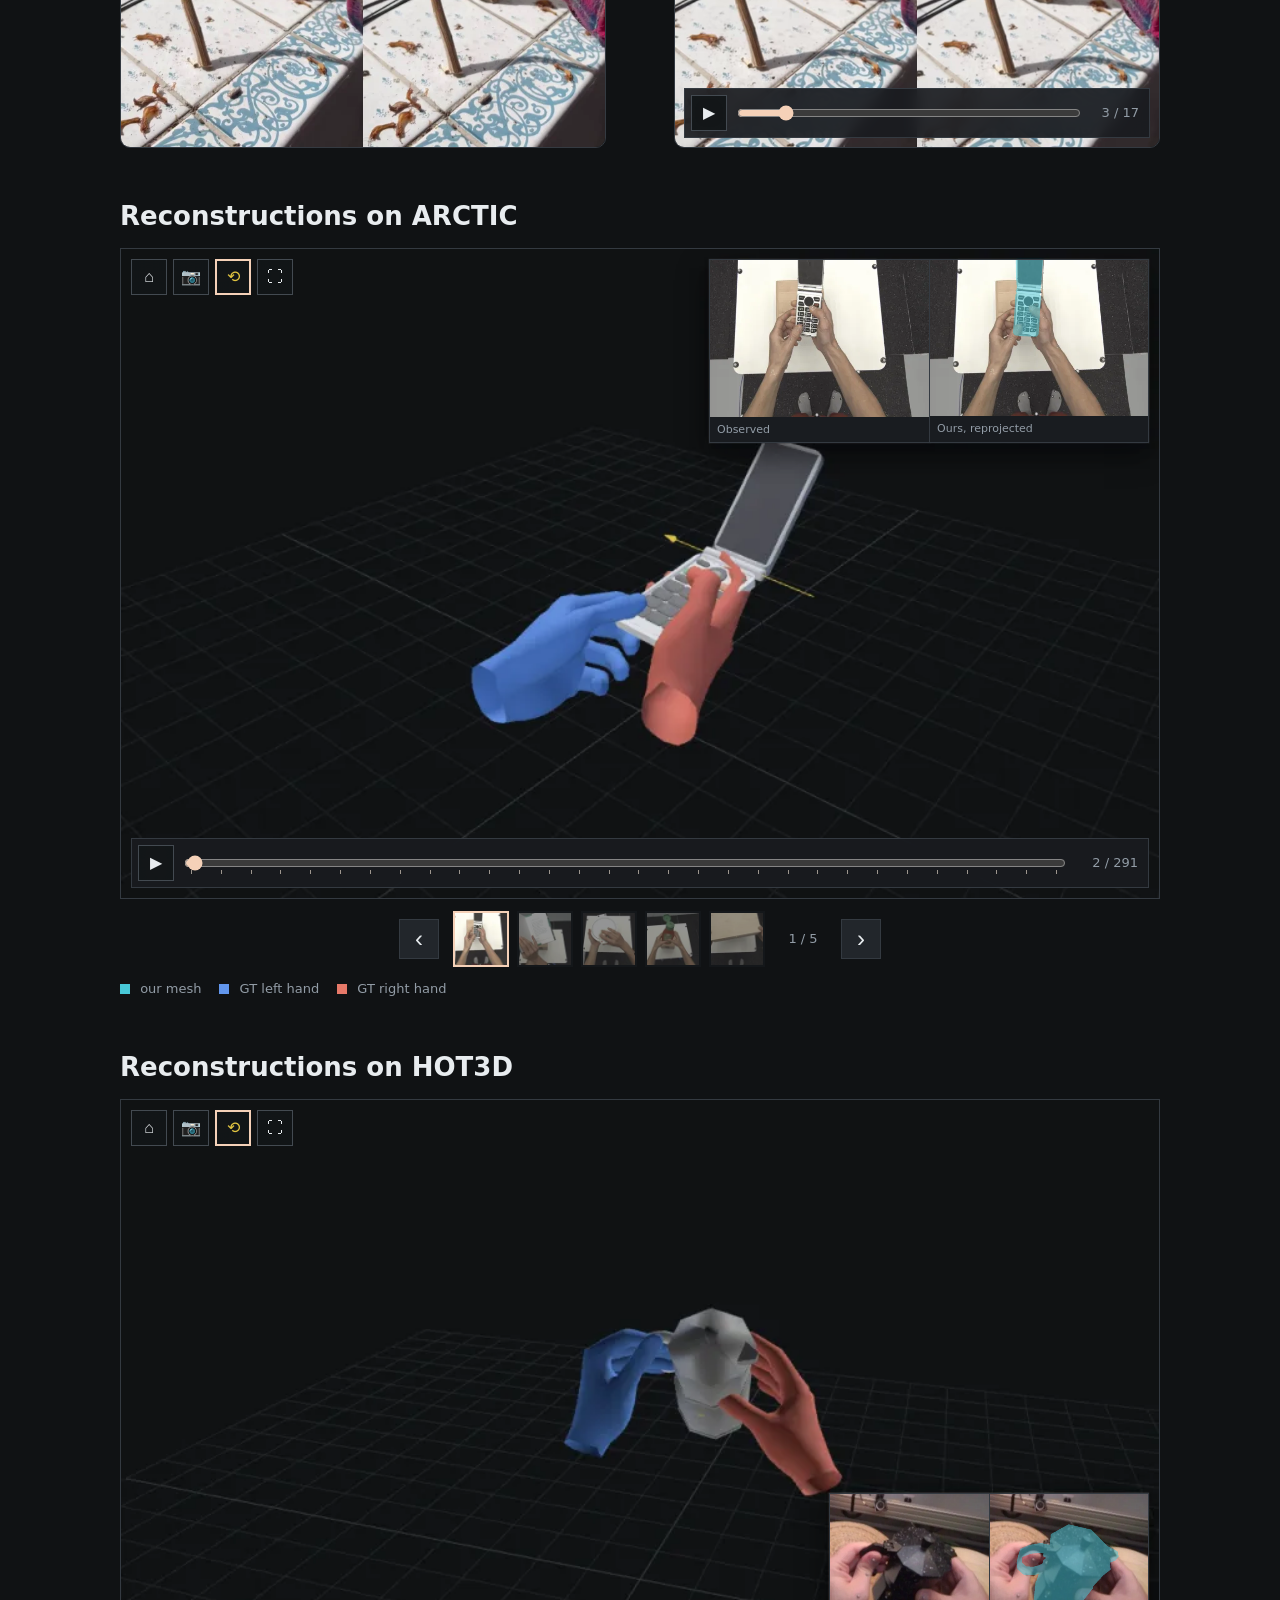
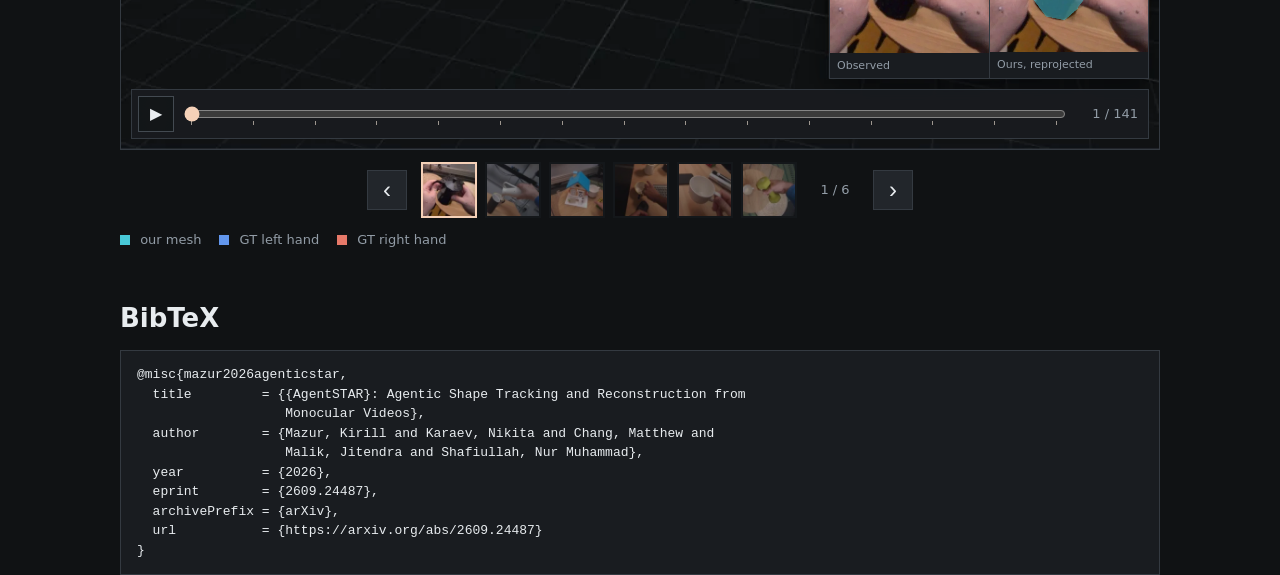
==== commit 673869b9: "Merge remote-tracking branch 'origin/main'" ====
--- a/index.html
+++ b/index.html
@@ -212,13 +212,15 @@
 
     <section id="bibtex">
       <h2>BibTeX</h2>
-      <!-- TODO: citation -->
-      <pre><code>@misc{mazur2026agentstar,
-  title        = {AgentSTAR: Agentic Shape Tracking and Reconstruction from Monocular Videos},
-  author       = {Mazur, Kirill and Karaev, Nikita and Chang, Matthew and Malik, Jitendra and Shafiullah, Nur Muhammad},
-  year         = {2026},
-  howpublished = {\url{https://agenticstar.github.io/}},
-  note         = {Project page}
+      <pre><code>@misc{mazur2026agenticstar,
+  title         = {{AgentSTAR}: Agentic Shape Tracking and Reconstruction from
+                   Monocular Videos},
+  author        = {Mazur, Kirill and Karaev, Nikita and Chang, Matthew and
+                   Malik, Jitendra and Shafiullah, Nur Muhammad},
+  year          = {2026},
+  eprint        = {2609.24487},
+  archivePrefix = {arXiv},
+  url           = {https://arxiv.org/abs/2609.24487}
 }</code></pre>
     </section>
   </main>
